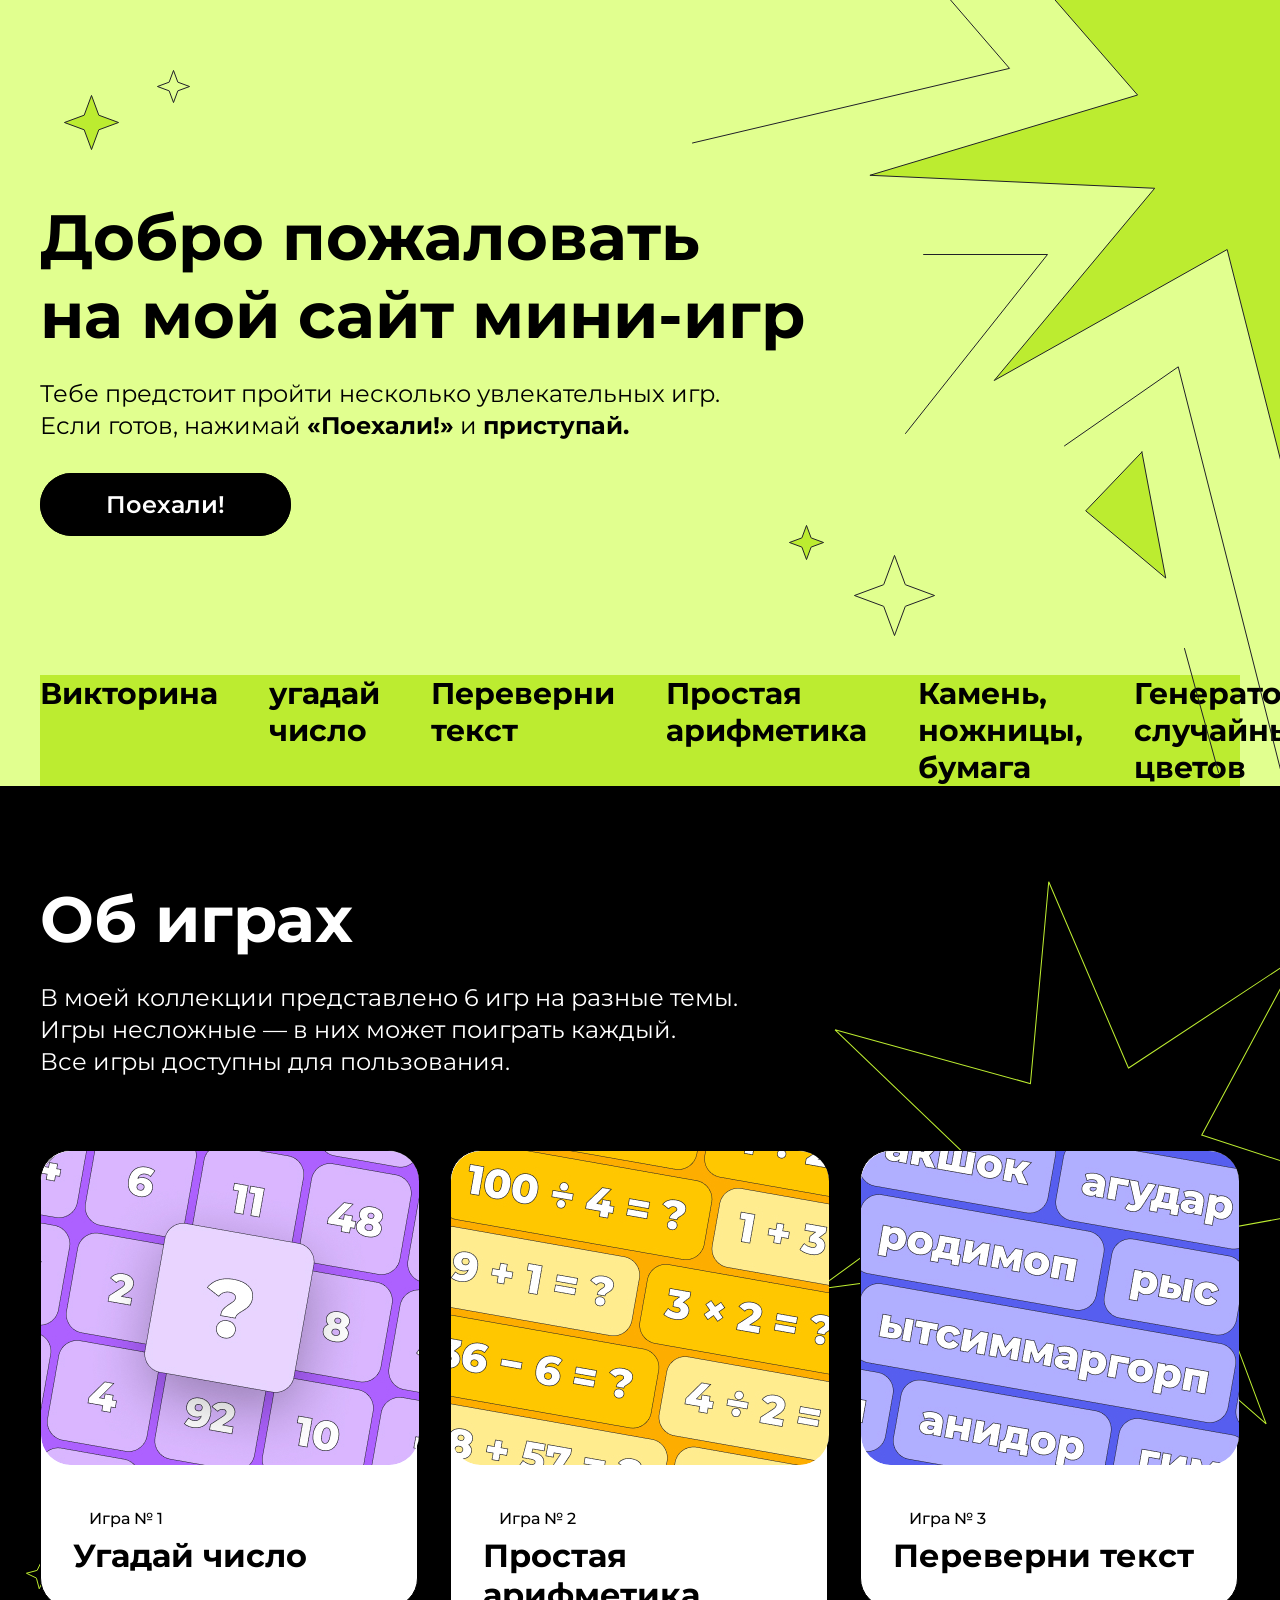
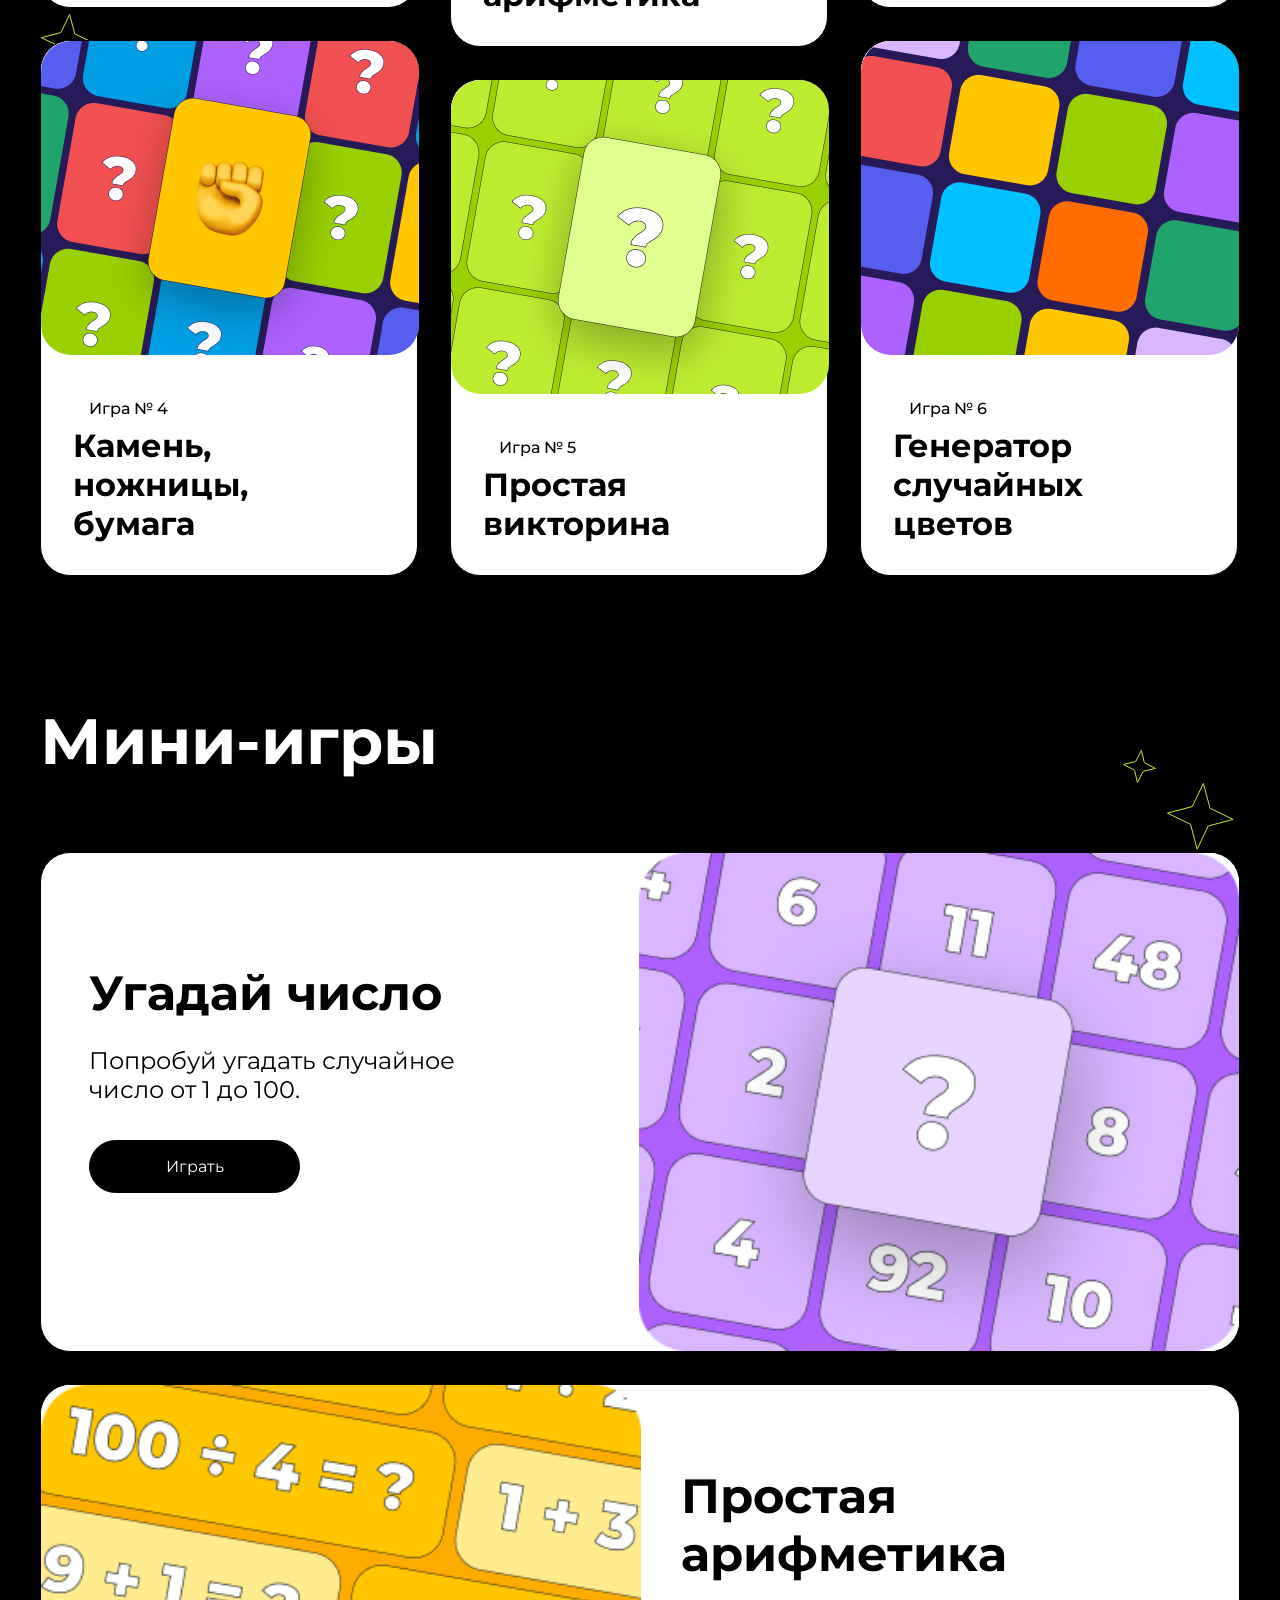
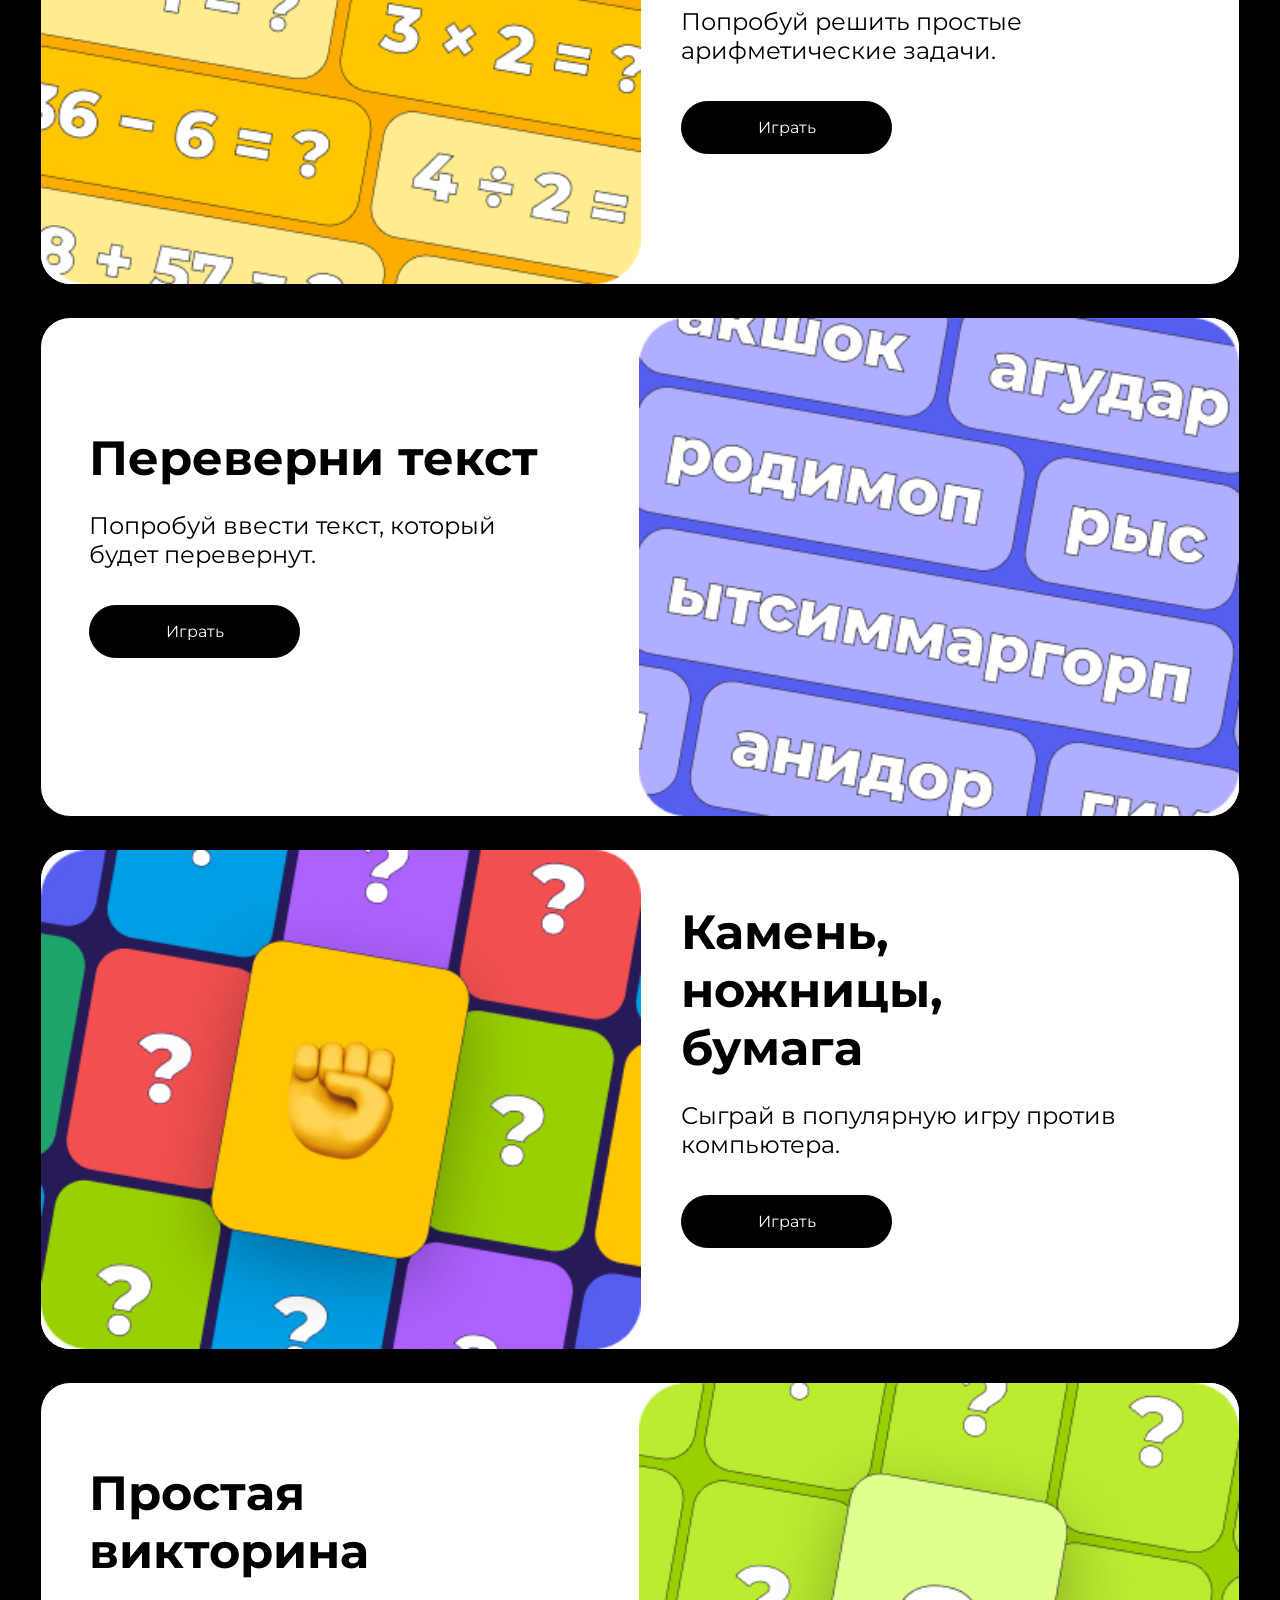
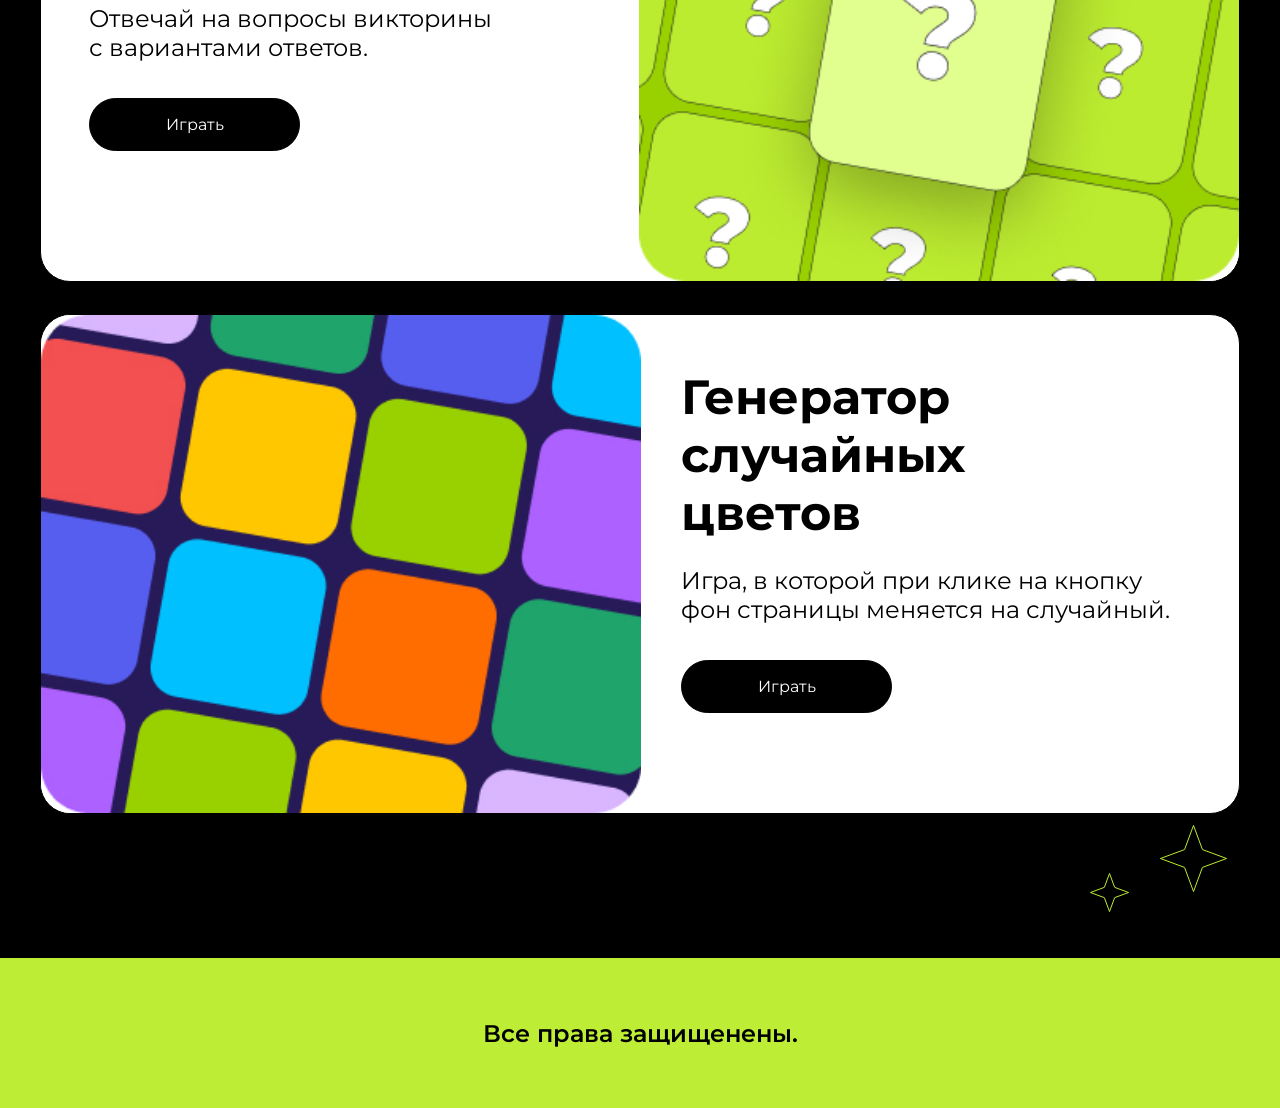
==== hw-1/index.html @ 3d08b8eb "Files changed" ====
<!DOCTYPE html>
<html lang="ru">
<head>
    <meta charset="UTF-8">
    <meta name="viewport" content="width=device-width, initial-scale=1.0">
    <title>Document</title>
    <link rel="stylesheet" href="style.css">
    <link rel="preconnect" href="https://fonts.googleapis.com">
    <link rel="preconnect" href="https://fonts.gstatic.com" crossorigin>
    <link href="https://fonts.googleapis.com/css2?family=Montserrat:ital,wght@0,100..900;1,100..900&display=swap" rel="stylesheet">
</head>
<body>
    <div class="hero-page center">
        <div class="hero-page__stars">
            <svg class="hero-page__star hero-page__star-2" width="57" height="57" viewBox="0 0 57 57" fill="none" xmlns="http://www.w3.org/2000/svg"><path d="M35.7285 20.9756L35.8086 21.1914L36.0244 21.2715L55.5586 28.5L36.0244 35.7285L35.8086 35.8086L35.7285 36.0244L28.5 55.5586L21.2715 36.0244L21.1914 35.8086L20.9756 35.7285L1.44043 28.5L20.9756 21.2715L21.1914 21.1914L21.2715 20.9756L28.5 1.44043L35.7285 20.9756Z" fill="#BCEC30" stroke="#202027"/></svg>
            <svg class="hero-page__star hero-page__star-3" width="35" height="35" viewBox="0 0 35 35" fill="none" xmlns="http://www.w3.org/2000/svg"> <path d="M21.7578 12.9473L21.8379 13.1621L22.0527 13.2422L33.5586 17.5L22.0527 21.7578L21.8379 21.8379L21.7578 22.0527L17.5 33.5586L13.2422 22.0527L13.1621 21.8379L12.9473 21.7578L1.44043 17.5L12.9473 13.2422L13.1621 13.1621L13.2422 12.9473L17.5 1.44043L21.7578 12.9473Z" stroke="#202027"/> </svg>
            <svg class="hero-page__star hero-page__star-5" width="37" height="37" viewBox="0 0 37 37" fill="none" xmlns="http://www.w3.org/2000/svg"><path d="M23.0273 13.6768L23.1074 13.8926L23.3232 13.9727L35.5586 18.5L23.3232 23.0273L23.1074 23.1074L23.0273 23.3232L18.5 35.5586L13.9727 23.3232L13.8926 23.1074L13.6768 23.0273L1.44043 18.5L13.6768 13.9727L13.8926 13.8926L13.9727 13.6768L18.5 1.44043L23.0273 13.6768Z" fill="#BCEC30" stroke="#202027"/></svg>
            <svg class="hero-page__star hero-page__star-4"  width="83" height="83" viewBox="0 0 83 83" fill="none" xmlns="http://www.w3.org/2000/svg"><path d="M52.2402 30.4648L52.3193 30.6807L52.5352 30.7598L81.5586 41.5L52.5352 52.2402L52.3193 52.3193L52.2402 52.5352L41.5 81.5586L30.7598 52.5352L30.6807 52.3193L30.4648 52.2402L1.44043 41.5L30.4648 30.7598L30.6807 30.6807L30.7598 30.4648L41.5 1.44043L52.2402 30.4648Z" stroke="#202027"/></svg>
        </div>
        <div class="hero-page__vectors">
            <svg class="hero-page__vector hero-page__vector-1" width="413" height="528" viewBox="0 0 413 528" fill="none" xmlns="http://www.w3.org/2000/svg"><path d="M533.96 48.4061C543.388 51.031 805.793 161.965 805.793 161.965L527.388 191.848L703.271 417.66L455.314 263.412L430.049 524.856L360.161 249.531L127.215 380.493L287.683 188.266L2.90706 175.289L270.58 95.0267L71.6813 -134.041L351.313 -2.49639L415.308 -256.31L444.045 -1.9517L698.758 -177.398L533.96 48.4061Z" fill="#BCEC30" stroke="#202027" stroke-miterlimit="10" stroke-linecap="round"/></svg>
            <svg class="hero-page__vector hero-page__vector-4788" width="82" height="129" viewBox="0 0 82 129" fill="none" xmlns="http://www.w3.org/2000/svg"><path d="M56.8884 1.04858L0.729492 59.8133L80.7295 127.049L56.8884 1.04858Z" fill="#BCEC30" stroke="#202027" stroke-linecap="round"/></svg>
            <svg class="hero-page__vector hero-page__vector-4782" width="216" height="420" viewBox="0 0 216 420" fill="none" xmlns="http://www.w3.org/2000/svg"><path d="M0.5 79.8677L114.26 0.822235L220.382 418.822" stroke="#202027" stroke-linecap="round"/></svg>
            <svg class="hero-page__vector hero-page__vector-4791" width="35" height="125" viewBox="0 0 35 125" fill="none" xmlns="http://www.w3.org/2000/svg"><path d="M0.5 0.500122L34.5 124.5" stroke="#202027" stroke-linecap="round"/></svg>
            <svg class="hero-page__vector hero-page__vector-4781" width="144" height="180" viewBox="0 0 144 180" fill="none" xmlns="http://www.w3.org/2000/svg"><path d="M18.5824 0.5H142.5L0.5 179.5" stroke="#202027" stroke-linecap="round"/></svg>
            <svg class="hero-page__vector hero-page__vector-4780" width="319" height="154" viewBox="0 0 319 154" fill="none" xmlns="http://www.w3.org/2000/svg"><path d="M241.293 -10L317.5 78.3799L0.5 153" stroke="#202027" stroke-linecap="round"/></svg>
        </div>
            
        <div class="hero-page__vectors-mob">
            <svg class="hero-page__vector-mob hero-page__vector-mob-1" width="160" height="155" viewBox="0 0 160 155" fill="none" xmlns="http://www.w3.org/2000/svg"><path d="M163.245 10.1084C166.091 10.8901 245.303 43.9262 245.303 43.9262L161.261 52.8255L214.355 120.072L139.504 74.1374L131.878 151.995L110.781 70.0034L40.4614 109.004L88.9017 51.7588L2.93664 47.8942L83.7388 23.992L23.6975 -44.2244L108.11 -5.0504L127.428 -80.6361L136.103 -4.88818L212.993 -57.1361L163.245 10.1084Z" fill="#BCEC30" stroke="#202027" stroke-miterlimit="10" stroke-linecap="round"/></svg>
            <svg class="hero-page__vector-mob hero-page__vector-mob-5" width="18" height="18" viewBox="0 0 18 18" fill="none" xmlns="http://www.w3.org/2000/svg"><path d="M10.9619 6.74316L11.042 6.95801L11.2568 7.03809L16.5586 9L11.2568 10.9619L11.042 11.042L10.9619 11.2568L9 16.5586L7.03809 11.2568L6.95801 11.042L6.74316 10.9619L1.44043 9L6.74316 7.03809L6.95801 6.95801L7.03809 6.74316L9 1.44043L10.9619 6.74316Z" fill="#BCEC30" stroke="#202027"/></svg>
            <svg class="hero-page__vector-mob hero-page__vector-mob-4" width="39" height="41" viewBox="0 0 39 41" fill="none" xmlns="http://www.w3.org/2000/svg"><path d="M24.2949 15.1289L24.3711 15.3457L24.5859 15.4287L37.6201 20.5L24.5859 25.5713L24.3711 25.6543L24.2949 25.8711L19.5 39.4932L14.7051 25.8711L14.6289 25.6543L14.4141 25.5713L1.37891 20.5L14.4141 15.4287L14.6289 15.3457L14.7051 15.1289L19.5 1.50586L24.2949 15.1289Z" stroke="#202027"/></svg>
            <svg class="hero-page__vector-mob hero-page__vector-mob-2" width="35" height="35" viewBox="0 0 35 35" fill="none" xmlns="http://www.w3.org/2000/svg"><path d="M21.7578 12.9473L21.8379 13.1621L22.0527 13.2422L33.5586 17.5L22.0527 21.7578L21.8379 21.8379L21.7578 22.0527L17.5 33.5586L13.2422 22.0527L13.1621 21.8379L12.9473 21.7578L1.44043 17.5L12.9473 13.2422L13.1621 13.1621L13.2422 12.9473L17.5 1.44043L21.7578 12.9473Z" fill="#BCEC30" stroke="#202027"/></svg>
            <svg class="hero-page__vector-mob hero-page__vector-mob-3" width="21" height="21" viewBox="0 0 21 21" fill="none" xmlns="http://www.w3.org/2000/svg"><path d="M12.8672 7.83789L12.9473 8.05273L13.1621 8.13281L19.5586 10.5L13.1621 12.8672L12.9473 12.9473L12.8672 13.1621L10.5 19.5586L8.13281 13.1621L8.05273 12.9473L7.83789 12.8672L1.44043 10.5L7.83789 8.13281L8.05273 8.05273L8.13281 7.83789L10.5 1.44043L12.8672 7.83789Z" stroke="#202027"/></svg>
        </div>


        <div class="hero-page__content">

            <h1 class="hero-page__title">Добро пожаловать <br>на мой сайт мини-игр</h1>

            <p class="hero-page__descr">Тебе предстоит пройти несколько увлекательных игр. Если готов, нажимай <b>«Поехали!»</b> и <b>приступай.</b></p>

            <a href="#games-section" class="hero-page__btn">Поехали!</a>

        </div>
        
        <div class="hero-page__stripe">
            <ul class="hero-page__list">
                <li class="hero-page__item">Викторина</li>
                <li class="hero-page__item">угадай число</li>
                <li class="hero-page__item">Переверни текст</li>
                <li class="hero-page__item">Простая арифметика</li>
                <li class="hero-page__item">Камень, ножницы, бумага</li>
                <li class="hero-page__item">Генератор случайных цветов</li>
            </ul>
        </div>
        
    </div>
    <div class="games center" id="games-section">
        <svg class="games__star games__star-1" width="585" height="585" viewBox="0 0 458 567" fill="none" xmlns="http://www.w3.org/2000/svg"><path d="M311.161 184.877L311.375 185.435L311.886 185.126L479.433 83.8167L380.124 252.557L379.822 253.073L380.382 253.28L564.052 321.108L370.208 348.674L369.616 348.758L369.804 349.326L431.289 535.215L288.879 400.849L288.444 400.439L288.117 400.94L181.119 564.91L197.378 369.793L197.429 369.197L196.833 369.254L1.92162 387.833L164.61 278.892L165.107 278.56L164.691 278.129L28.6394 137.326L215.247 196.597L215.817 196.778L215.894 196.186L241.151 2.02592L311.161 184.877Z" stroke="#BCEC30"/></svg>
        <svg class="games__star games__star-11" width="32" height="32" viewBox="0 0 32 32" fill="none" xmlns="http://www.w3.org/2000/svg"><path d="M19.7299 11.9161L19.7892 12.1375L19.9965 12.2377L29.7633 16.9489L19.282 19.7301L19.0596 19.7894L18.9593 19.9966L14.2472 29.7633L11.467 19.2821L11.4077 19.0597L11.2015 18.9596L1.43379 14.2474L11.9159 11.4672L12.1374 11.4079L12.2375 11.2016L16.9487 1.43382L19.7299 11.9161Z" stroke="#BCEC30"/></svg>
        <svg class="games__star games__star-12" width="55" height="55" viewBox="0 0 55 55" fill="none" xmlns="http://www.w3.org/2000/svg"><path d="M34.7319 20.6643L34.7912 20.8867L34.9985 20.986L52.916 29.6302L33.6877 34.7322L33.4652 34.7914L33.365 34.9987L24.7208 52.9162L19.6188 33.6878L19.5605 33.4655L19.3533 33.3653L1.43475 24.7209L20.6641 19.619L20.8865 19.5608L20.9857 19.3534L29.63 1.43493L34.7319 20.6643Z" stroke="#BCEC30"/></svg>

        <h1 class="games__title">Об играх</h1>
        <p class="games__descr">В моей коллекции представлено 6 игр на разные темы.<br>Игры несложные — в них может поиграть каждый. <br>Все игры доступны для пользования.</p>

        <div class="games__content">
            <div class="games__list">
                <a href="#">
                    <div class="games-card">
                    <img class="games-card__img" src="img/guess_the_number.jpg" alt="">
                    <div class="games-card__text">
                        <p class="games-card__descr">Игра № 1</p>
                        <h3 class="games-card__title">Угадай число</h3>
                        
                    </div>
                </div>
                </a>
                <a href="#">
                    <div class="games-card">
                    <img class="games-card__img" src="img/rock_scissors_paper.jpg" alt="">
                    <div class="games-card__text">
                        <p class="games-card__descr">Игра № 4</p>
                        <h3 class="games-card__title">Камень, ножницы, <br>бумага</h3>
                        
                    </div>
                </div>
                </a>
            </div>
            <div class="games__list">
                <a href="#">
                    <div class="games-card">
                    <img class="games-card__img" src="img/arithmetic.jpg" alt="">
                    <div class="games-card__text">
                        <p class="games-card__descr">Игра № 2</p>
                        <h3 class="games-card__title">Простая <br>арифметика</h3>
                        
                    </div>
                </div>
                </a>
                <a href="#">
                    <div class="games-card">
                    <img class="games-card__img" src="img/quiz.jpg" alt="">
                    <div class="games-card__text">
                        <p class="games-card__descr">Игра № 5</p>
                        <h3 class="games-card__title">Простая<br>викторина</h3>
                    </div>
                </div>
                </a>
            </div>
            <div class="games__list">
                <a href="#">
                    <div class="games-card">
                    <img class="games-card__img" src="img/inverted_text.jpg" alt="">
                    <div class="games-card__text">
                        <p class="games-card__descr">Игра № 3</p>
                        <h3 class="games-card__title">Переверни текст</h3>
                    </div>
                </div>
                </a>
                <a href="#">
                    <div class="games-card">
                    <img class="games-card__img" src="img/random_number.jpg" alt="">
                    <div class="games-card__text">
                        <p class="games-card__descr">Игра № 6</p>
                        <h3 class="games-card__title">Генератор <br>случайных <br>цветов</h3>
                    </div>
                </div>
                </a>
            </div>
        </div>

    </div>
    <div class="mini-games center">
        <svg class="mini-games__star mini-games__star-7" width="35" height="35" viewBox="0 0 35 35" fill="none" xmlns="http://www.w3.org/2000/svg"><path d="M22.2469 13.4283L22.2998 13.6524L22.5041 13.7585L33.446 19.4276L21.4491 22.2469L21.2251 22.2997L21.119 22.504L15.4488 33.4458L12.6306 21.449L12.5777 21.225L12.3734 21.1189L1.43062 15.4486L13.4284 12.6305L13.6524 12.5776L13.7585 12.3734L19.4278 1.43043L22.2469 13.4283Z" stroke="#BCEC30"/></svg>
        <svg class="mini-games__star mini-games__star-6" width="69" height="69" viewBox="0 0 69 69" fill="none" xmlns="http://www.w3.org/2000/svg"><path d="M43.9327 26.0287L43.991 26.251L44.1982 26.3512L67.1165 37.4068L42.5217 43.9326L42.2993 43.9909L42.2001 44.1982L31.1435 67.1164L24.6187 42.5216L24.5595 42.2992L24.3522 42.2L1.434 31.1434L26.0287 24.6186L26.2512 24.5593L26.3514 24.3521L37.407 1.43385L43.9327 26.0287Z" stroke="#BCEC30"/></svg>
        <h1 class="mini-games__title">Мини-игры</h1>
        <div class="mini-games__content">
            <div class="mini-games-card">
                <div class="mini-games-card__text mini-games-card__text_left">
                    <h3 class="mini-games-card__title">Угадай число</h3>
                    <p class="mini-games-card__descr">Попробуй угадать случайное <br>число от 1 до 100.</p>
                    <a class="mini-games-card__btn" href="#">Играть</a>
                </div>
                <img class="mini-games-card__img" src="img/guess_the_number.jpg" alt="">
            </div>
            <div class="mini-games-card">
                <img class="mini-games-card__img" src="img/arithmetic.jpg" alt="">
                <div class="mini-games-card__text mini-games-card__text_right">
                    <h3 class="mini-games-card__title">Простая <br>арифметика</h3>
                    <p class="mini-games-card__descr">Попробуй решить простые арифметические задачи.</p>
                    <a class="mini-games-card__btn" href="#">Играть</a>
                </div>
            </div>
            <div class="mini-games-card">
                <div class="mini-games-card__text mini-games-card__text_left">
                    <h3 class="mini-games-card__title">Переверни текст</h3>
                    <p class="mini-games-card__descr">Попробуй ввести текст, который <br>будет перевернут.</p>
                    <a class="mini-games-card__btn" href="#">Играть</a>
                </div>
                <img class="mini-games-card__img" src="img/inverted_text.jpg" alt="">
            </div>
            <div class="mini-games-card">
                <img class="mini-games-card__img" src="img/rock_scissors_paper.jpg" alt="">
                <div class="mini-games-card__text mini-games-card__text_right">
                    <h3 class="mini-games-card__title">Камень, <br>ножницы, <br>бумага</h3>
                    <p class="mini-games-card__descr">Сыграй в популярную игру против компьютера.</p>
                    <a class="mini-games-card__btn" href="#">Играть</a>
                </div>
            </div>
            <div class="mini-games-card">
                <div class="mini-games-card__text mini-games-card__text_left">
                    <h3 class="mini-games-card__title">Простая<br>викторина</h3>
                    <p class="mini-games-card__descr">Отвечай на вопросы викторины<br> с вариантами ответов.</p>
                    <a class="mini-games-card__btn" href="#">Играть</a>
                </div>
                <img class="mini-games-card__img" src="img/quiz.jpg" alt="">
            </div>
            <div class="mini-games-card">
                <img class="mini-games-card__img" src="img/random_number.jpg" alt="">
                <div class="mini-games-card__text mini-games-card__text_right">
                    <h3 class="mini-games-card__title">Генератор <br>случайных <br>цветов</h3>
                    <p class="mini-games-card__descr">Игра, в которой при клике на кнопку фон страницы меняется на случайный.</p>
                    <a class="mini-games-card__btn" href="#">Играть</a>
                </div>
            </div>
        </div>
        <svg class="mini-games__star mini-games__star-10" width="41" height="41" viewBox="0 0 41 41" fill="none" xmlns="http://www.w3.org/2000/svg"><path d="M25.5684 15.1367L25.6475 15.3525L25.8633 15.4316L39.5586 20.5L25.8633 25.5684L25.6475 25.6475L25.5684 25.8633L20.5 39.5586L15.4316 25.8633L15.3525 25.6475L15.1367 25.5684L1.44043 20.5L15.1367 15.4316L15.3525 15.3525L15.4316 15.1367L20.5 1.44043L25.5684 15.1367Z" stroke="#BCEC30"/></svg>
        <svg class="mini-games__star mini-games__star-8" width="69" height="69" viewBox="0 0 69 69" fill="none" xmlns="http://www.w3.org/2000/svg"><path d="M43.3496 25.3555L43.4287 25.5713L43.6445 25.6504L67.5586 34.5L43.6445 43.3496L43.4287 43.4287L43.3496 43.6445L34.5 67.5586L25.6504 43.6445L25.5713 43.4287L25.3555 43.3496L1.44043 34.5L25.3555 25.6504L25.5713 25.5713L25.6504 25.3555L34.5 1.44043L43.3496 25.3555Z" stroke="#BCEC30"/></svg>


    </div>
    <footer class="footer">
        <h3 class="footer__title">Все права защищенены.</h3>
    </footer>
</body>
</html>
---- hw-1/style.css ----
.center {
  padding-left: calc(50% - 600px);
  padding-right: calc(50% - 600px);
}

* {
  margin: 0;
  padding: 0;
  box-sizing: border-box;
}

body {
  font-family: "Montserrat", "arial";
  color: black;
}

a,
input,
button,
select {
  font-family: "Montserrat", "Arial";
}

a {
  text-decoration: none;
}

.hero-page {
  background-image: url(img/header-img.jpg);
  padding-top: 198px;
  position: relative;
}
.hero-page__item {
  font-size: 30px;
  font-weight: 700;
}
.hero-page__star {
  position: absolute;
}
.hero-page__star-2 {
  left: 63px;
  top: 94px;
}
.hero-page__star-3 {
  left: 156px;
  top: 69px;
}
.hero-page__star-5 {
  right: 455px;
  bottom: 225px;
}
.hero-page__star-4 {
  bottom: 149px;
  right: 344px;
}
.hero-page__vectors-mob {
  display: none;
}
.hero-page__vector {
  position: absolute;
}
.hero-page__vector-1 {
  right: 0;
  top: 0;
}
.hero-page__vector-4788 {
  right: 113px;
  bottom: 206px;
}
.hero-page__vector-4782 {
  right: 0;
  bottom: 0;
}
.hero-page__vector-4791 {
  right: 61px;
  bottom: 13px;
}
.hero-page__vector-4781 {
  right: 231px;
  top: 254px;
}
.hero-page__vector-4780 {
  right: 269px;
  top: -10px;
}
.hero-page__content {
  margin-bottom: 156px;
}
.hero-page__title {
  font-size: 64px;
  font-weight: 700;
  margin-bottom: 24px;
}
.hero-page__descr {
  font-size: 24px;
  line-height: 32px;
  font-weight: 400;
  margin-bottom: 48px;
  width: 720px;
}
.hero-page__btn {
  border: 1px solid black;
  border-radius: 60px;
  text-decoration: none;
  width: 247px;
  padding: 16px 65px;
  font-size: 24px;
  font-weight: 600;
  background-color: black;
  color: #fff;
  transition: 1s;
  cursor: pointer;
}
.hero-page__btn:hover {
  background-color: #fff;
  color: black;
}
.hero-page__list {
  background-color: #BCEC30;
  display: flex;
  list-style-type: none;
  flex-wrap: nowrap;
  gap: 51px;
}
.hero-page__item {
  max-width: 588px;
}

.games {
  background-color: black;
  color: white;
  padding-top: 94px;
  position: relative;
  padding-bottom: 50px;
}
.games__star {
  position: absolute;
}
.games__star-1 {
  transform: rotate(-2.23deg);
  right: -60px;
  overflow: hidden;
}
.games__star-11 {
  bottom: 665px;
  left: 25px;
}
.games__star-12 {
  bottom: 588px;
  left: 40px;
}
.games__title {
  margin-bottom: 24px;
  font-size: 64px;
  font-weight: 700;
}
.games__descr {
  margin-bottom: 72px;
  font-size: 24px;
  line-height: 32px;
  font-weight: 400;
}
.games__content {
  display: flex;
  flex-direction: row;
  gap: 32px;
  align-items: flex-start;
}
.games__list {
  max-height: 1056px;
  gap: 32px;
}
.games-card {
  border: 0.1px solid;
  border-radius: 30px;
  background-color: #fff;
  color: black;
  width: 378px;
  margin-bottom: 32px;
  cursor: pointer;
  transition: transform 0.3s ease, box-shadow 0.3s ease;
  will-change: transform;
}
.games-card:hover {
  transform: scale(1.05);
  z-index: 1;
}
.games-card__img {
  border-radius: 30px;
  max-width: 378px;
}
.games-card__text {
  padding: 32px;
}
.games-card__descr {
  font-size: 16px;
  font-weight: 500;
  padding: 8px 16px;
}
.games-card__title {
  font-size: 32px;
  font-weight: 700;
}

.mini-games {
  background-color: black;
  padding-top: 46px;
  color: white;
  position: relative;
  padding-bottom: 112px;
}
.mini-games__star {
  position: absolute;
}
.mini-games__star-7 {
  right: 123px;
  top: 93px;
}
.mini-games__star-6 {
  right: 45px;
  top: 126px;
}
.mini-games__star-8 {
  right: 52px;
  bottom: 65px;
}
.mini-games__star-10 {
  right: 150px;
  bottom: 45px;
}
.mini-games__title {
  font-size: 64px;
  font-weight: 700;
  margin-bottom: 72px;
}
.mini-games__content {
  display: flex;
  flex-direction: column;
}
.mini-games-card {
  border: 0.1px solid;
  border-radius: 30px;
  background-color: #fff;
  color: black;
  margin-bottom: 32px;
  display: flex;
  align-items: center;
  justify-content: space-between;
  gap: 40px;
}
.mini-games-card__text {
  flex: 1;
}
.mini-games-card__text_left {
  padding-left: 48px;
  padding-top: 48px;
  transform: translateY(-48px);
}
.mini-games-card__text_right {
  padding-right: 48px;
  padding-top: 48px;
  transform: translateY(-48px);
}
.mini-games-card__title {
  font-size: 48px;
  font-weight: 700;
  margin-bottom: 24px;
}
.mini-games-card__descr {
  font-size: 24px;
  font-weight: 400;
  margin-bottom: 36px;
}
.mini-games-card__btn {
  background-color: black;
  color: white;
  border: 1px solid black;
  border-radius: 60px;
  padding: 16px 75.5px;
  text-decoration: none;
  display: inline-block;
  transition: 1s;
}
.mini-games-card__btn:hover {
  background-color: #fff;
  color: black;
}
.mini-games-card__img {
  width: 600px;
  height: auto;
  border-radius: 30px;
  -o-object-fit: cover;
     object-fit: cover;
}

.footer {
  background-color: #BDED35;
  min-height: 150px;
}
.footer__title {
  display: flex;
  justify-content: center;
  padding-top: 61px;
  font-size: 24px;
  font-weight: 600;
}

@media (max-width: 1024px) {
  .center {
    padding-left: calc(50% - 393px);
    padding-right: calc(50% - 393px);
  }
  .games {
    display: none;
  }
}
@media (max-width: 833px) {
  .center {
    padding-left: 24px;
    padding-right: 24px;
  }
}
@media (max-width: 767px) {
  .center {
    padding-left: 16px;
    padding-right: 16px;
  }
  .hero-page {
    padding-top: 147px;
  }
  .hero-page__title {
    font-size: 40px;
    font-weight: 700;
    text-align: center;
    margin-bottom: 24px;
  }
  .hero-page__descr {
    font-size: 16px;
    font-weight: 400;
    text-align: center;
    width: 296px;
    margin-bottom: 36px;
  }
  .hero-page__content {
    display: flex;
    flex-direction: column;
    align-items: center;
    width: 296px;
    margin-bottom: 0;
    padding-bottom: 182px;
    padding-left: 24px;
  }
  .hero-page__btn {
    width: 285px;
    font-size: 16px;
    font-weight: 600;
    text-align: center;
  }
  .hero-page__vector {
    display: none;
  }
  .hero-page__star {
    display: none;
  }
  .hero-page__vectors-mob {
    display: block;
  }
  .hero-page__vector-mob {
    position: absolute;
  }
  .hero-page__vector-mob-1 {
    right: 0;
    top: 0;
  }
  .hero-page__vector-mob-2 {
    left: 37px;
    top: 97px;
  }
  .hero-page__vector-mob-3 {
    left: 91px;
    top: 64px;
  }
  .hero-page__vector-mob-4 {
    opacity: 1;
    top: 580px;
    left: 303px;
    border-width: 1px;
    margin-top: 40px;
  }
  .hero-page__vector-mob-5 {
    opacity: 1;
    top: 557px;
    left: 272px;
    border-width: 1px;
    margin-top: 35px;
  }
  .games {
    display: none;
  }
  .mini-games__title {
    font-size: 40px;
    font-weight: 700;
    padding-top: 48px;
  }
  .mini-games-card {
    display: flex;
    flex-direction: column;
    width: 343px;
  }
  .mini-games-card__text {
    order: 2;
    padding: 29px;
  }
  .mini-games-card__img {
    width: 343px;
    order: 1;
  }
  .mini-games-card__title {
    font-size: 32px;
    font-weight: 700;
  }
  .mini-games-card__descr {
    font-size: 16px;
    font-weight: 400;
  }
  .mini-games-card__btn {
    width: 285px;
    font-size: 16px;
    font-weight: 600;
    text-align: center;
  }
}/*# sourceMappingURL=style.css.map */
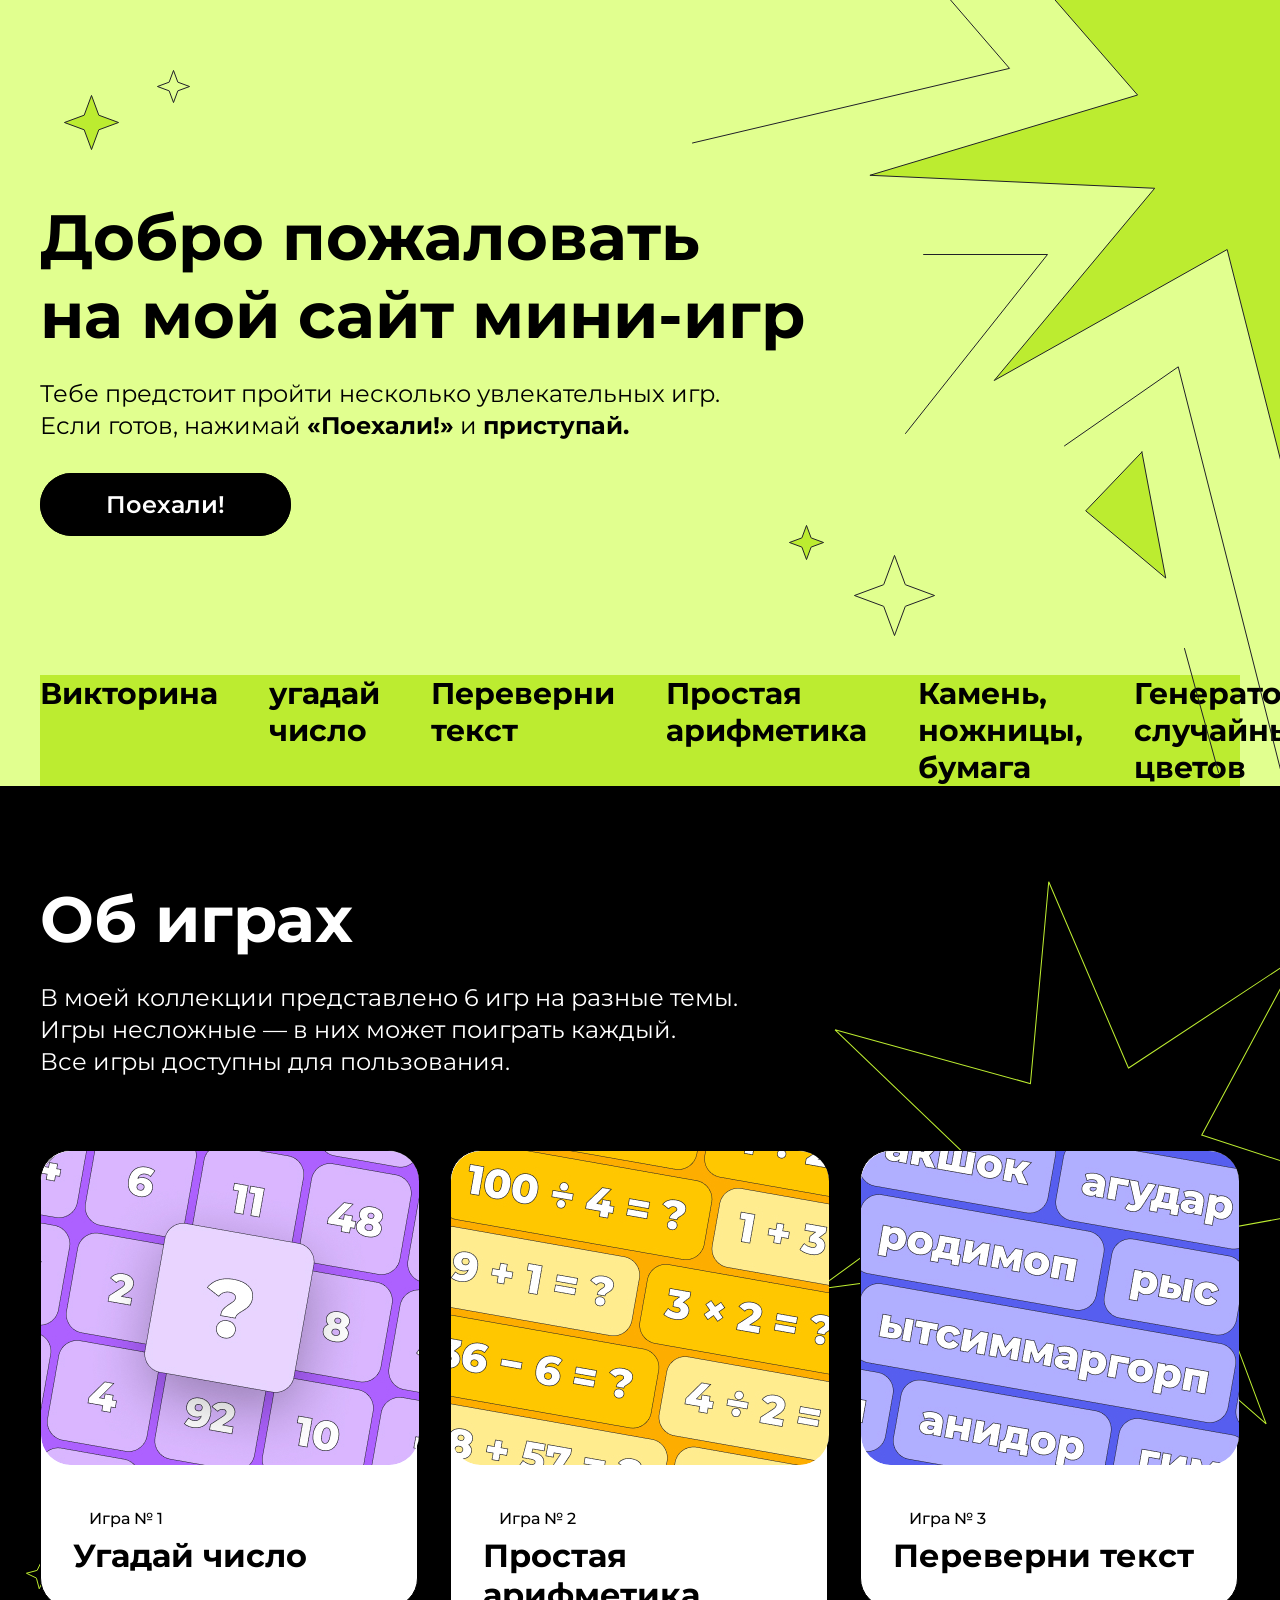
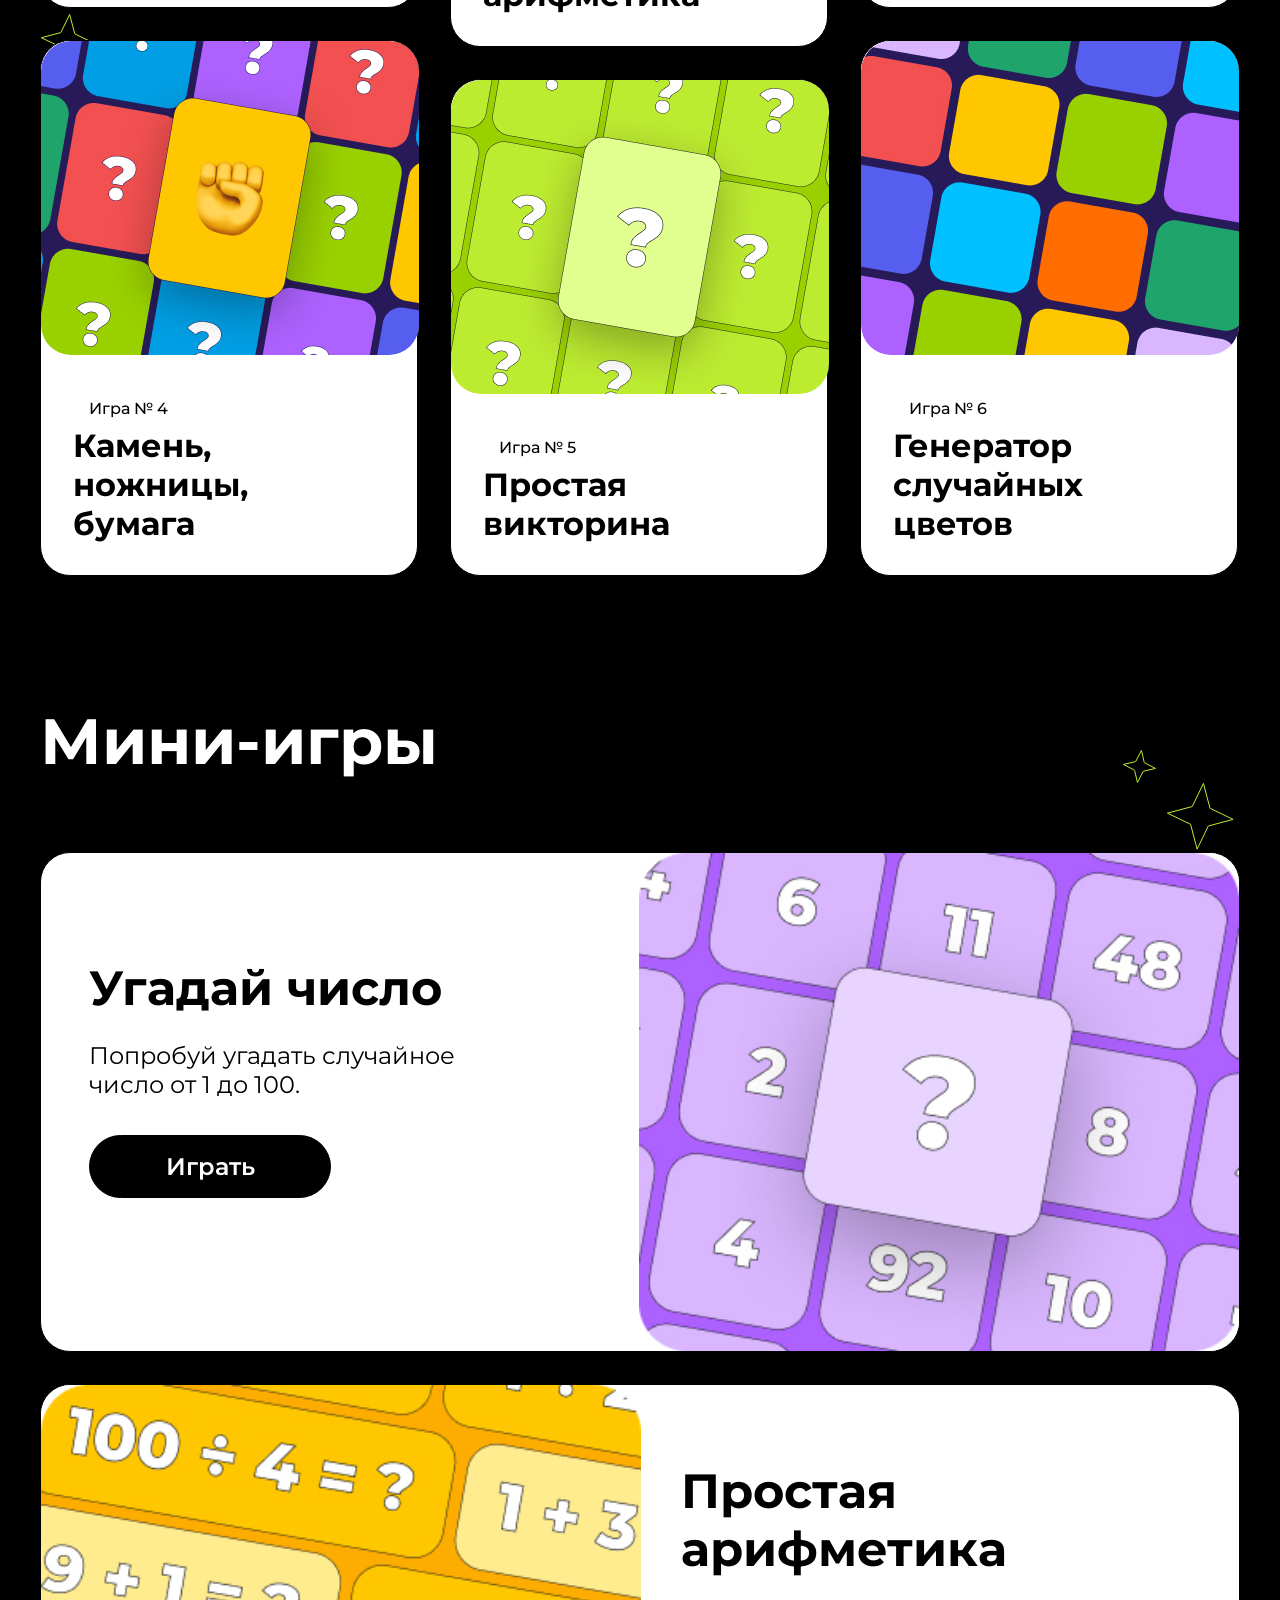
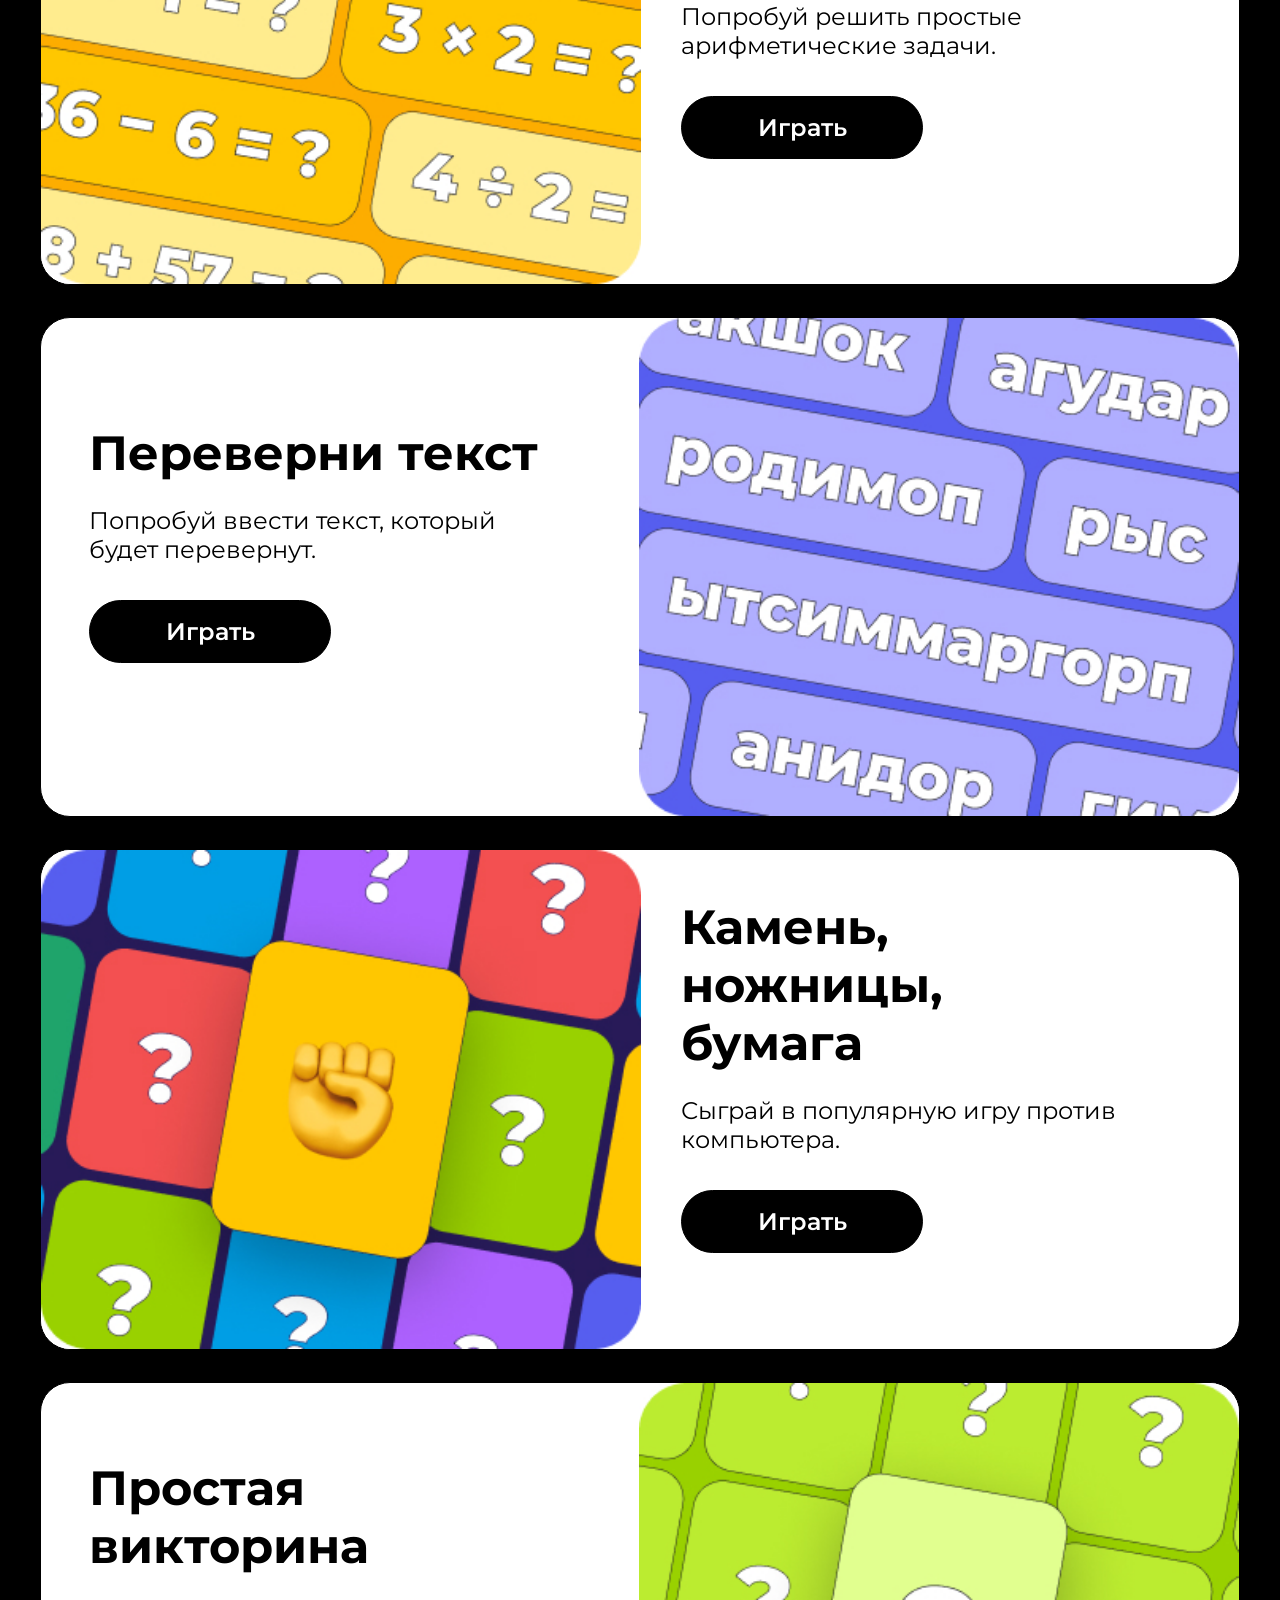
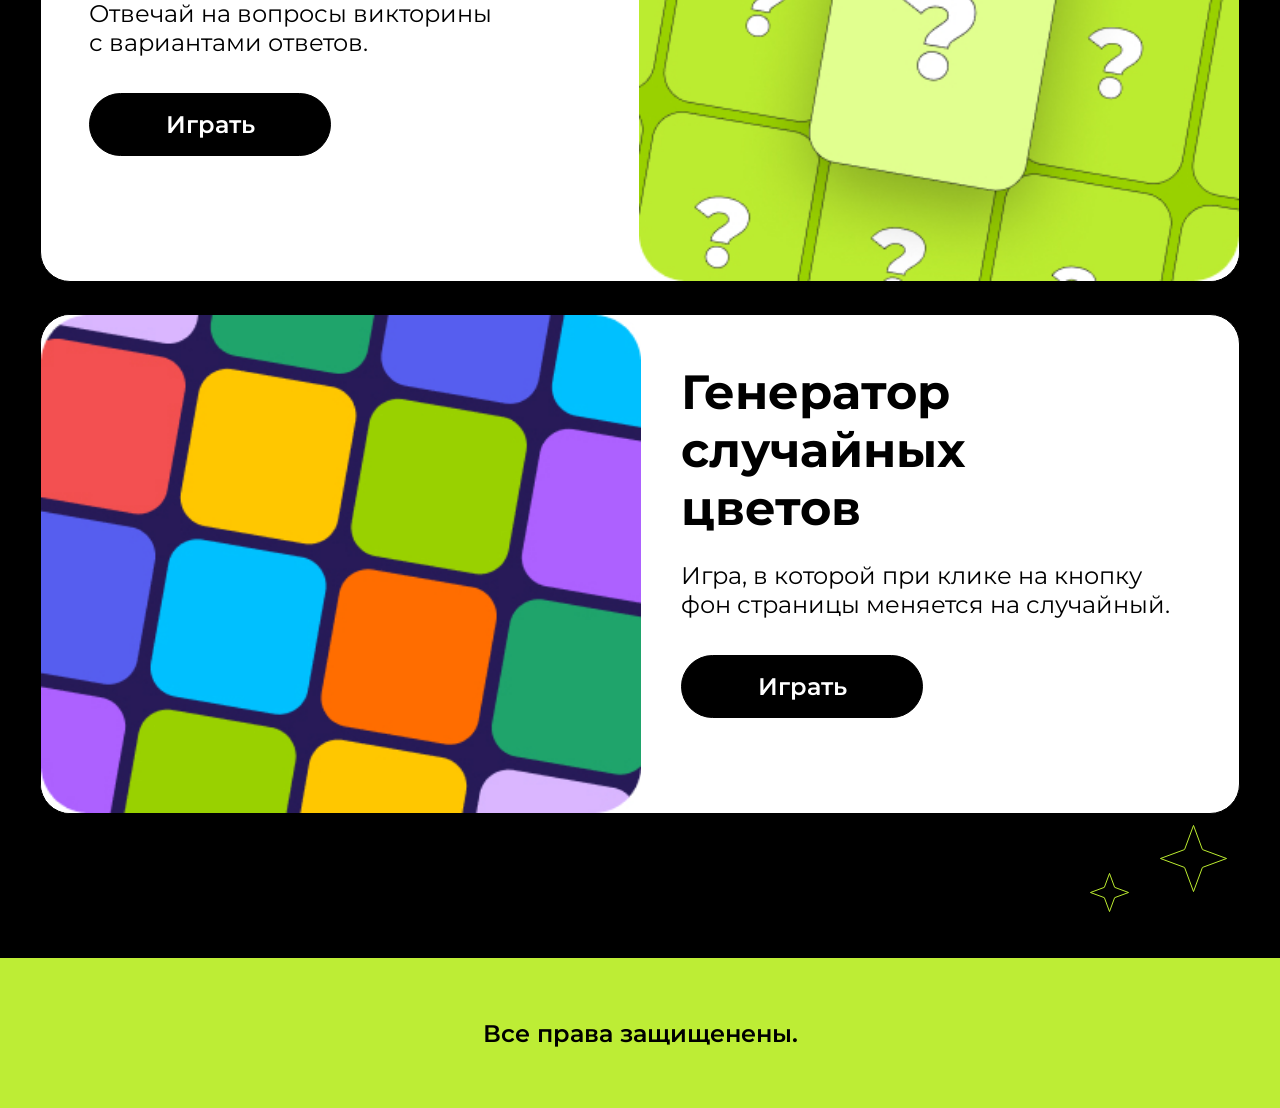
==== commit 2ac66beb: "Files changed" ====
--- a/hw-1/index.html
+++ b/hw-1/index.html
@@ -67,17 +67,16 @@
 
         <div class="games__content">
             <div class="games__list">
-                <a href="#">
+                <a href="#game-guess-number">
                     <div class="games-card">
                     <img class="games-card__img" src="img/guess_the_number.jpg" alt="">
                     <div class="games-card__text">
                         <p class="games-card__descr">Игра № 1</p>
                         <h3 class="games-card__title">Угадай число</h3>
-                        
                     </div>
                 </div>
                 </a>
-                <a href="#">
+                <a href="#rock-scissors-paper">
                     <div class="games-card">
                     <img class="games-card__img" src="img/rock_scissors_paper.jpg" alt="">
                     <div class="games-card__text">
@@ -89,7 +88,7 @@
                 </a>
             </div>
             <div class="games__list">
-                <a href="#">
+                <a href="#arithmetic">
                     <div class="games-card">
                     <img class="games-card__img" src="img/arithmetic.jpg" alt="">
                     <div class="games-card__text">
@@ -99,7 +98,7 @@
                     </div>
                 </div>
                 </a>
-                <a href="#">
+                <a href="#quiz">
                     <div class="games-card">
                     <img class="games-card__img" src="img/quiz.jpg" alt="">
                     <div class="games-card__text">
@@ -110,7 +109,7 @@
                 </a>
             </div>
             <div class="games__list">
-                <a href="#">
+                <a href="#inverted-text">
                     <div class="games-card">
                     <img class="games-card__img" src="img/inverted_text.jpg" alt="">
                     <div class="games-card__text">
@@ -119,7 +118,7 @@
                     </div>
                 </div>
                 </a>
-                <a href="#">
+                <a href="#random-number">
                     <div class="games-card">
                     <img class="games-card__img" src="img/random_number.jpg" alt="">
                     <div class="games-card__text">
@@ -137,7 +136,7 @@
         <svg class="mini-games__star mini-games__star-6" width="69" height="69" viewBox="0 0 69 69" fill="none" xmlns="http://www.w3.org/2000/svg"><path d="M43.9327 26.0287L43.991 26.251L44.1982 26.3512L67.1165 37.4068L42.5217 43.9326L42.2993 43.9909L42.2001 44.1982L31.1435 67.1164L24.6187 42.5216L24.5595 42.2992L24.3522 42.2L1.434 31.1434L26.0287 24.6186L26.2512 24.5593L26.3514 24.3521L37.407 1.43385L43.9327 26.0287Z" stroke="#BCEC30"/></svg>
         <h1 class="mini-games__title">Мини-игры</h1>
         <div class="mini-games__content">
-            <div class="mini-games-card">
+            <div class="mini-games-card" id="game-guess-number">
                 <div class="mini-games-card__text mini-games-card__text_left">
                     <h3 class="mini-games-card__title">Угадай число</h3>
                     <p class="mini-games-card__descr">Попробуй угадать случайное <br>число от 1 до 100.</p>
@@ -145,7 +144,7 @@
                 </div>
                 <img class="mini-games-card__img" src="img/guess_the_number.jpg" alt="">
             </div>
-            <div class="mini-games-card">
+            <div class="mini-games-card" id="arithmetic">
                 <img class="mini-games-card__img" src="img/arithmetic.jpg" alt="">
                 <div class="mini-games-card__text mini-games-card__text_right">
                     <h3 class="mini-games-card__title">Простая <br>арифметика</h3>
@@ -153,7 +152,7 @@
                     <a class="mini-games-card__btn" href="#">Играть</a>
                 </div>
             </div>
-            <div class="mini-games-card">
+            <div class="mini-games-card" id="inverted-text">
                 <div class="mini-games-card__text mini-games-card__text_left">
                     <h3 class="mini-games-card__title">Переверни текст</h3>
                     <p class="mini-games-card__descr">Попробуй ввести текст, который <br>будет перевернут.</p>
@@ -161,7 +160,7 @@
                 </div>
                 <img class="mini-games-card__img" src="img/inverted_text.jpg" alt="">
             </div>
-            <div class="mini-games-card">
+            <div class="mini-games-card" id="rock-scissors-paper">
                 <img class="mini-games-card__img" src="img/rock_scissors_paper.jpg" alt="">
                 <div class="mini-games-card__text mini-games-card__text_right">
                     <h3 class="mini-games-card__title">Камень, <br>ножницы, <br>бумага</h3>
@@ -169,7 +168,7 @@
                     <a class="mini-games-card__btn" href="#">Играть</a>
                 </div>
             </div>
-            <div class="mini-games-card">
+            <div class="mini-games-card" id="quiz">
                 <div class="mini-games-card__text mini-games-card__text_left">
                     <h3 class="mini-games-card__title">Простая<br>викторина</h3>
                     <p class="mini-games-card__descr">Отвечай на вопросы викторины<br> с вариантами ответов.</p>
@@ -177,7 +176,7 @@
                 </div>
                 <img class="mini-games-card__img" src="img/quiz.jpg" alt="">
             </div>
-            <div class="mini-games-card">
+            <div class="mini-games-card" id="random-number">
                 <img class="mini-games-card__img" src="img/random_number.jpg" alt="">
                 <div class="mini-games-card__text mini-games-card__text_right">
                     <h3 class="mini-games-card__title">Генератор <br>случайных <br>цветов</h3>
--- a/hw-1/style.css
+++ b/hw-1/style.css
@@ -280,6 +280,8 @@
   text-decoration: none;
   display: inline-block;
   transition: 1s;
+  font-size: 24px;
+  font-weight: 600;
 }
 .mini-games-card__btn:hover {
   background-color: #fff;
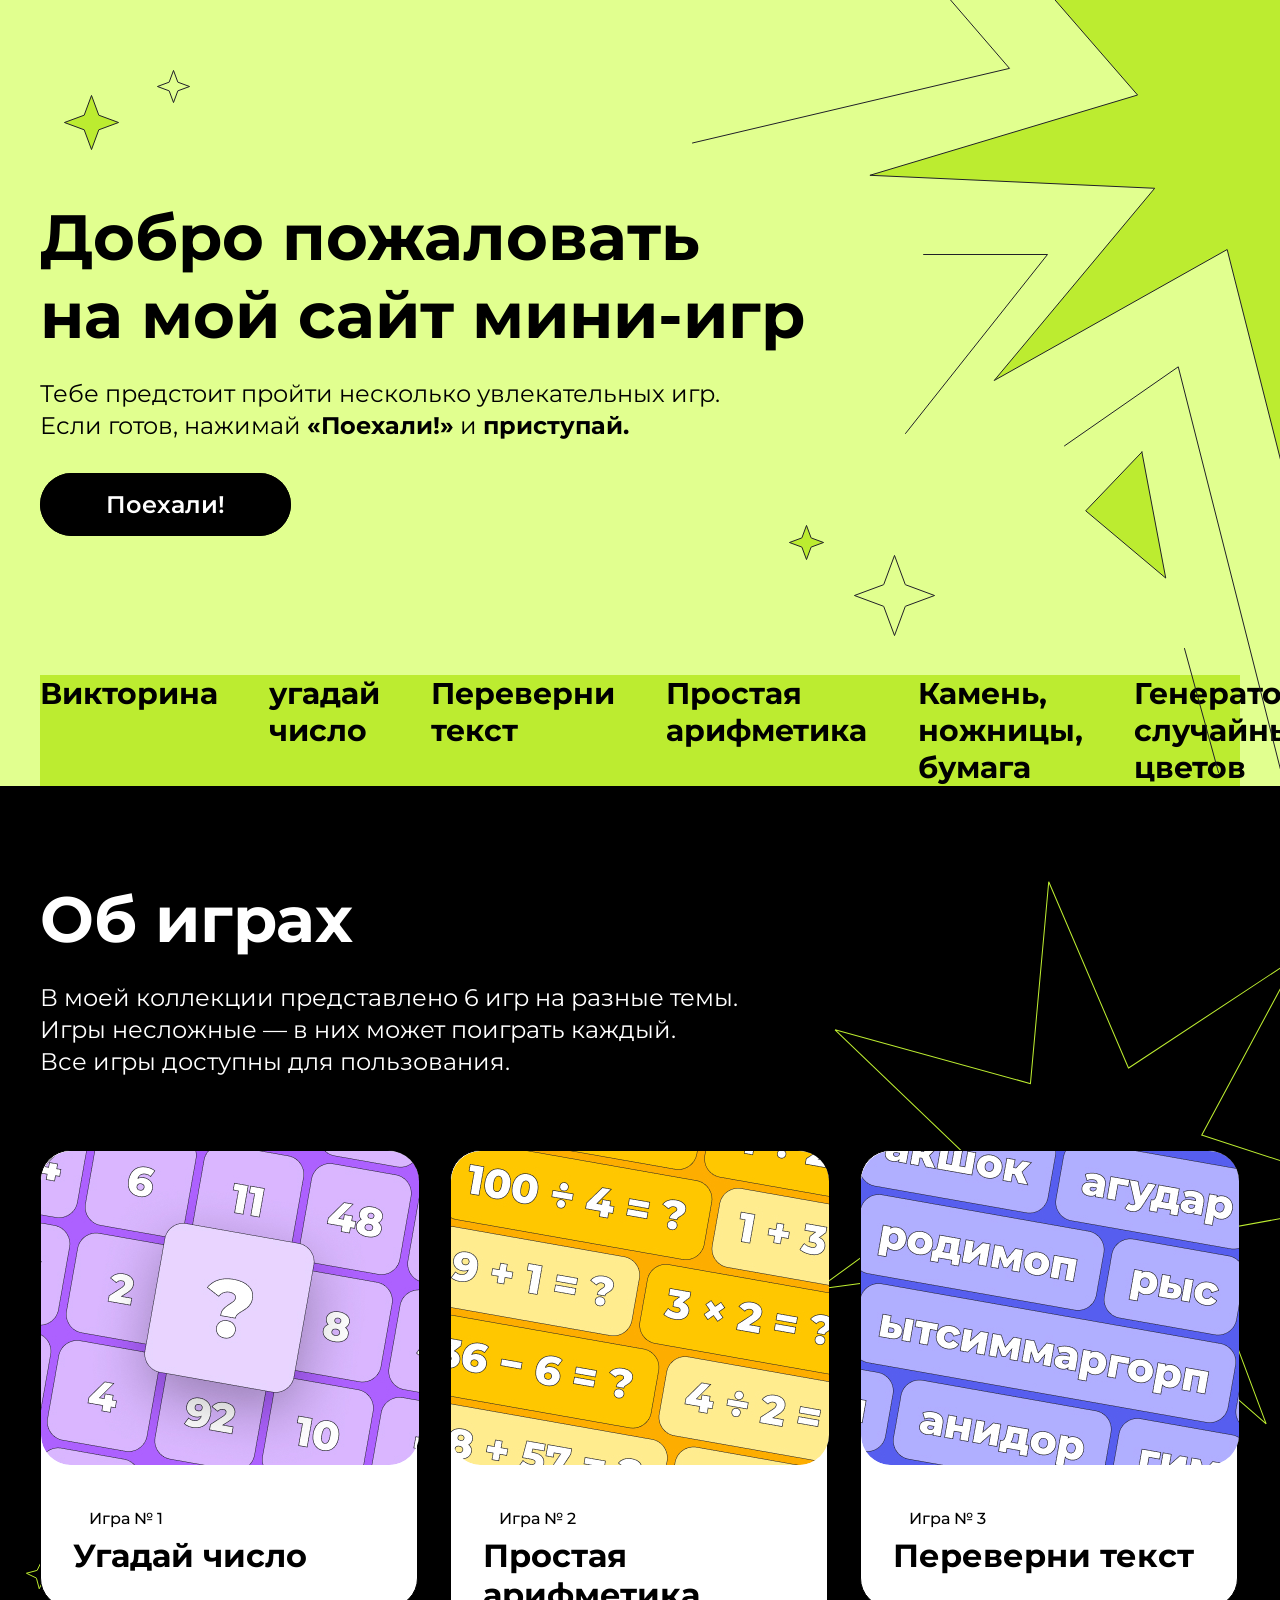
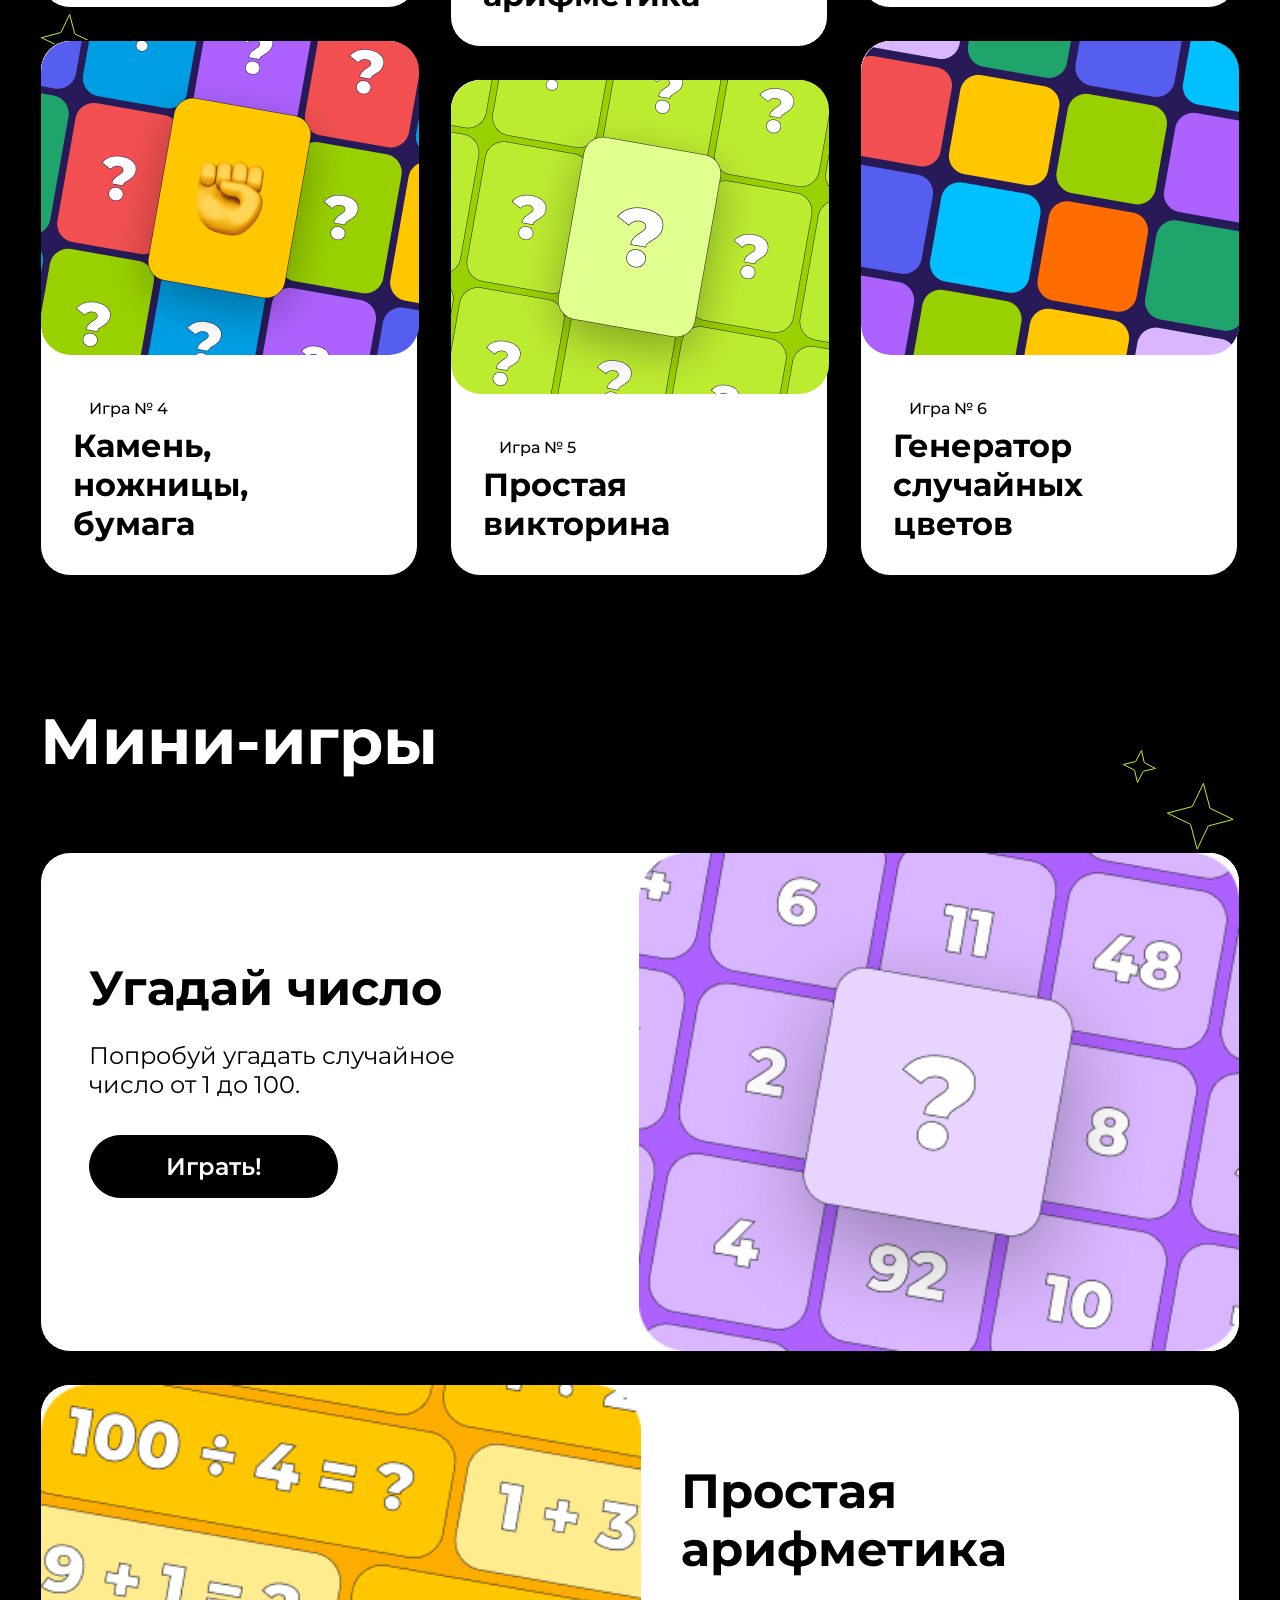
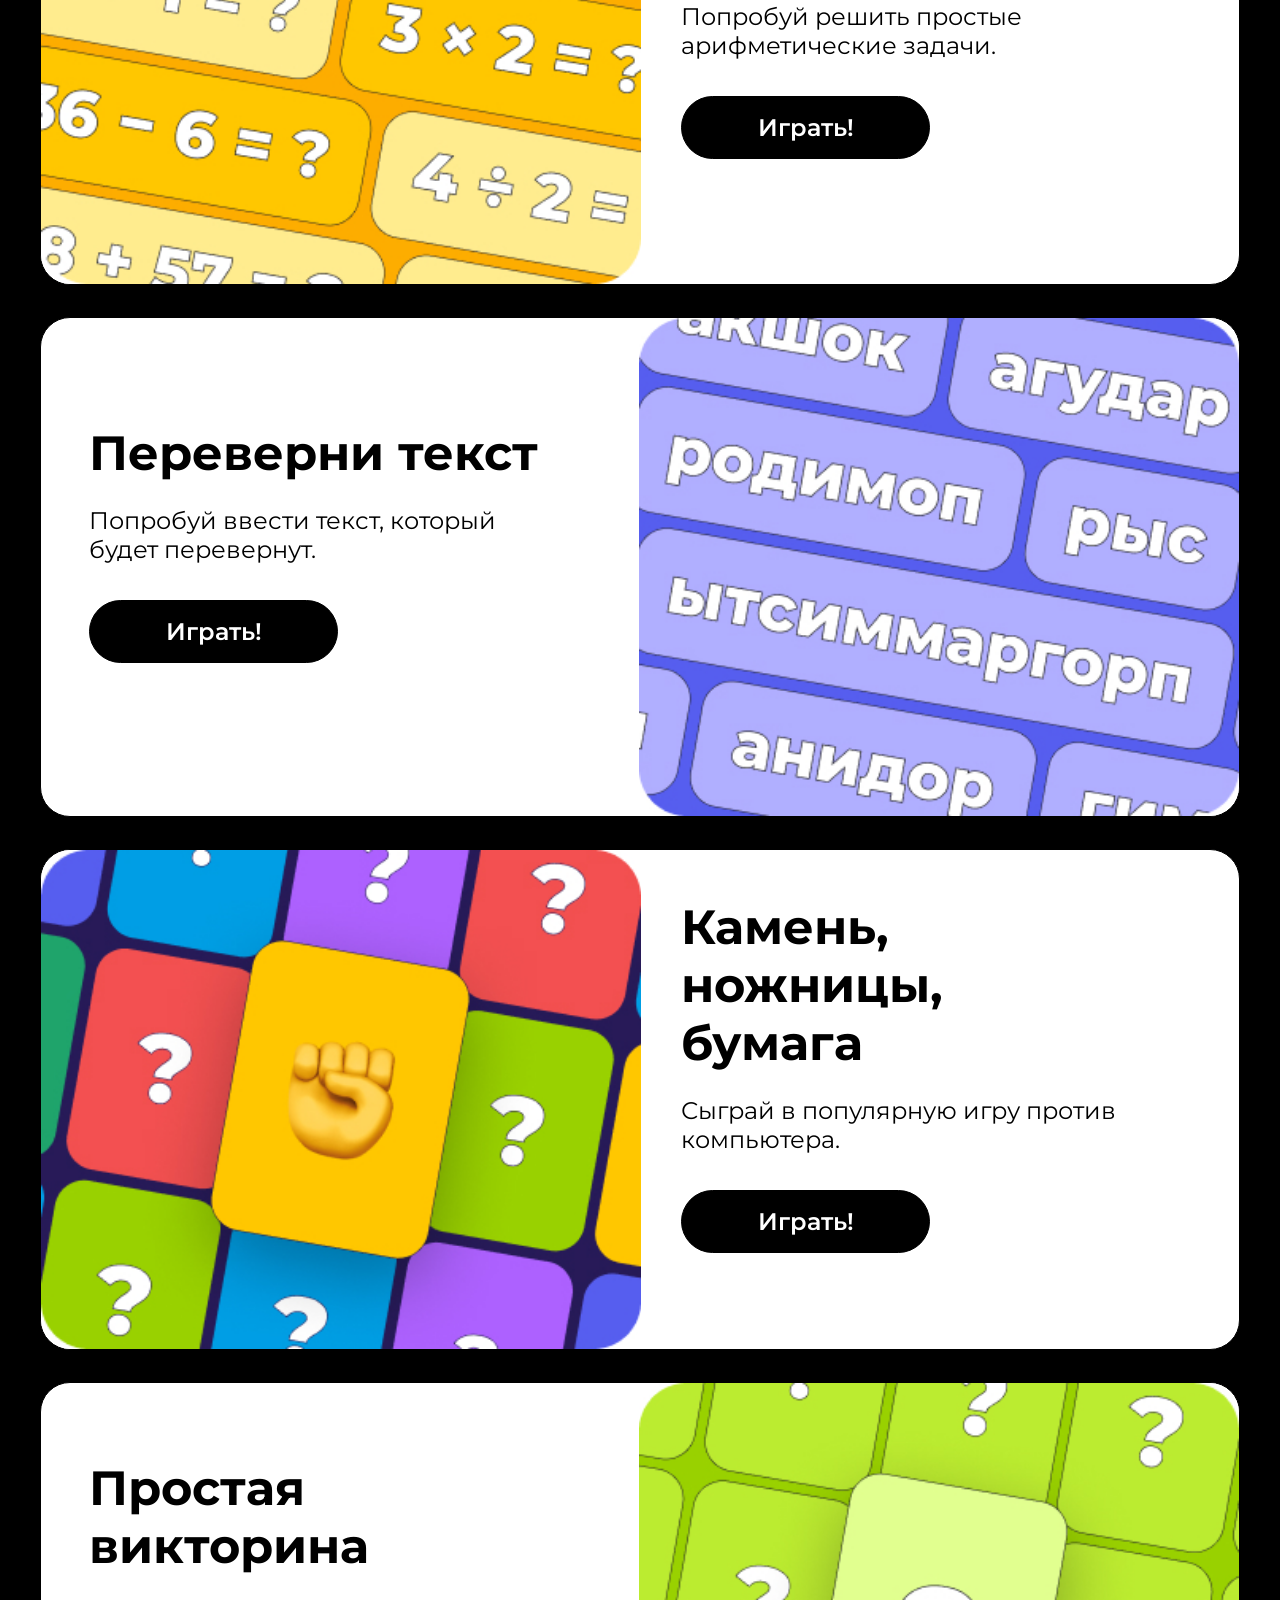
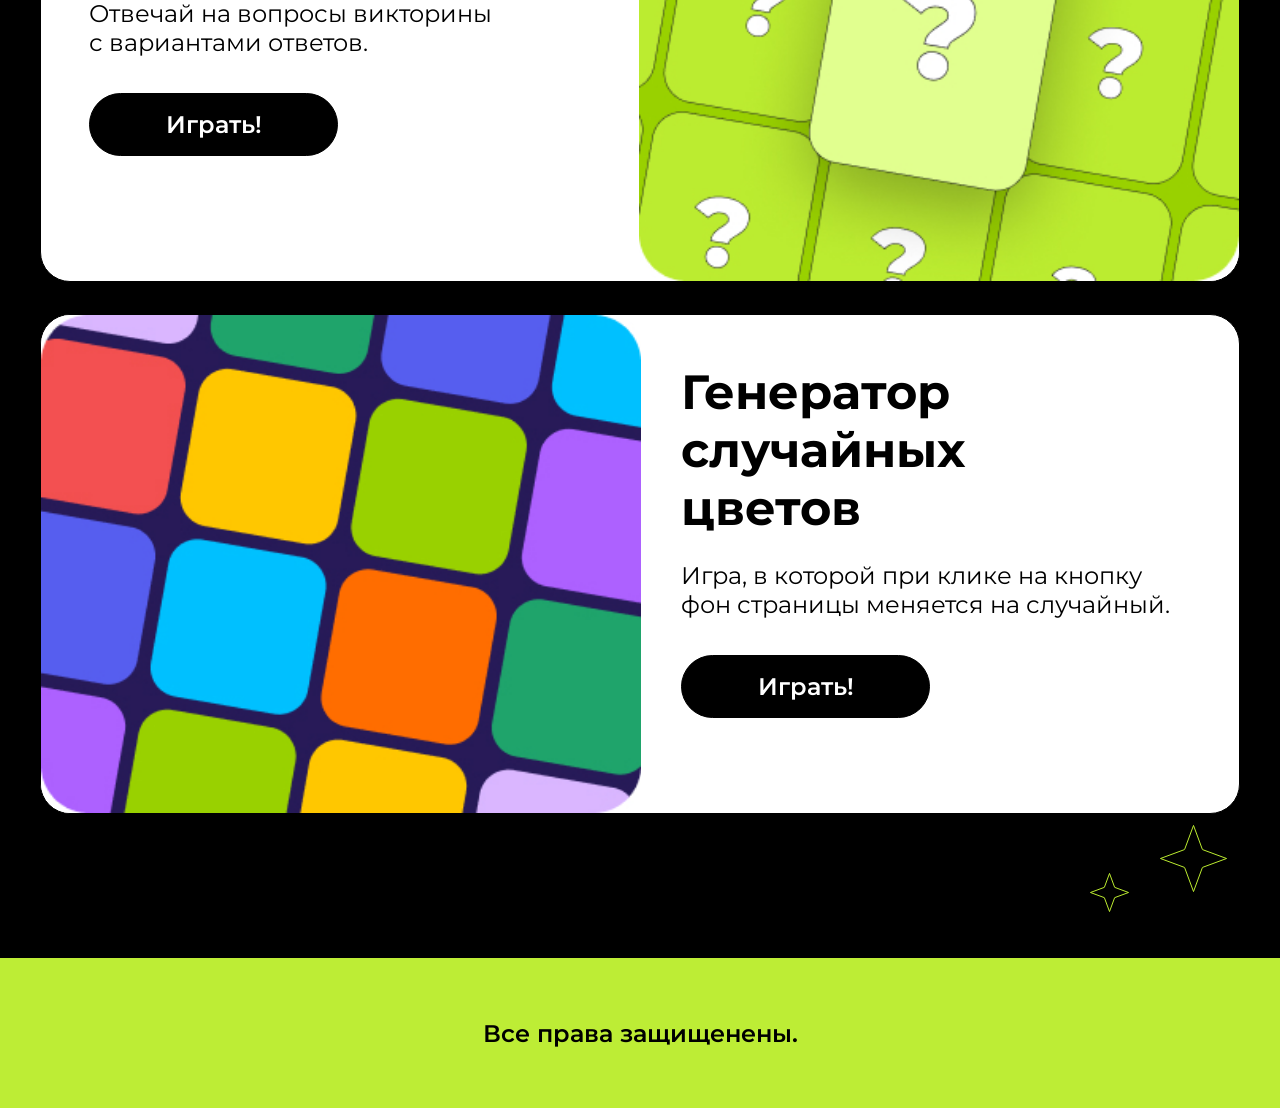
==== commit c96bf987: "Files changed" ====
--- a/hw-1/index.html
+++ b/hw-1/index.html
@@ -140,7 +140,7 @@
                 <div class="mini-games-card__text mini-games-card__text_left">
                     <h3 class="mini-games-card__title">Угадай число</h3>
                     <p class="mini-games-card__descr">Попробуй угадать случайное <br>число от 1 до 100.</p>
-                    <a class="mini-games-card__btn" href="#">Играть</a>
+                    <a class="mini-games-card__btn" href="#">Играть!</a>
                 </div>
                 <img class="mini-games-card__img" src="img/guess_the_number.jpg" alt="">
             </div>
@@ -149,14 +149,14 @@
                 <div class="mini-games-card__text mini-games-card__text_right">
                     <h3 class="mini-games-card__title">Простая <br>арифметика</h3>
                     <p class="mini-games-card__descr">Попробуй решить простые арифметические задачи.</p>
-                    <a class="mini-games-card__btn" href="#">Играть</a>
+                    <a class="mini-games-card__btn" href="#">Играть!</a>
                 </div>
             </div>
             <div class="mini-games-card" id="inverted-text">
                 <div class="mini-games-card__text mini-games-card__text_left">
                     <h3 class="mini-games-card__title">Переверни текст</h3>
                     <p class="mini-games-card__descr">Попробуй ввести текст, который <br>будет перевернут.</p>
-                    <a class="mini-games-card__btn" href="#">Играть</a>
+                    <a class="mini-games-card__btn" href="#">Играть!</a>
                 </div>
                 <img class="mini-games-card__img" src="img/inverted_text.jpg" alt="">
             </div>
@@ -165,14 +165,14 @@
                 <div class="mini-games-card__text mini-games-card__text_right">
                     <h3 class="mini-games-card__title">Камень, <br>ножницы, <br>бумага</h3>
                     <p class="mini-games-card__descr">Сыграй в популярную игру против компьютера.</p>
-                    <a class="mini-games-card__btn" href="#">Играть</a>
+                    <a class="mini-games-card__btn" href="#">Играть!</a>
                 </div>
             </div>
             <div class="mini-games-card" id="quiz">
                 <div class="mini-games-card__text mini-games-card__text_left">
                     <h3 class="mini-games-card__title">Простая<br>викторина</h3>
                     <p class="mini-games-card__descr">Отвечай на вопросы викторины<br> с вариантами ответов.</p>
-                    <a class="mini-games-card__btn" href="#">Играть</a>
+                    <a class="mini-games-card__btn" href="#">Играть!</a>
                 </div>
                 <img class="mini-games-card__img" src="img/quiz.jpg" alt="">
             </div>
@@ -181,7 +181,7 @@
                 <div class="mini-games-card__text mini-games-card__text_right">
                     <h3 class="mini-games-card__title">Генератор <br>случайных <br>цветов</h3>
                     <p class="mini-games-card__descr">Игра, в которой при клике на кнопку фон страницы меняется на случайный.</p>
-                    <a class="mini-games-card__btn" href="#">Играть</a>
+                    <a class="mini-games-card__btn" href="#">Играть!</a>
                 </div>
             </div>
         </div>
--- a/hw-1/style.css
+++ b/hw-1/style.css
@@ -399,15 +399,25 @@
   .games {
     display: none;
   }
+  .mini-games {
+    padding-top: 0;
+    padding-bottom: 10px;
+  }
   .mini-games__title {
     font-size: 40px;
     font-weight: 700;
     padding-top: 48px;
+    margin-bottom: 24px;
+  }
+  .mini-games__star {
+    display: none;
   }
   .mini-games-card {
     display: flex;
     flex-direction: column;
     width: 343px;
+    margin-top: 24px;
+    margin-bottom: 0;
   }
   .mini-games-card__text {
     order: 2;
@@ -431,4 +441,8 @@
     font-weight: 600;
     text-align: center;
   }
+  .footer__title {
+    font-size: 16px;
+    font-weight: 600;
+  }
 }/*# sourceMappingURL=style.css.map */
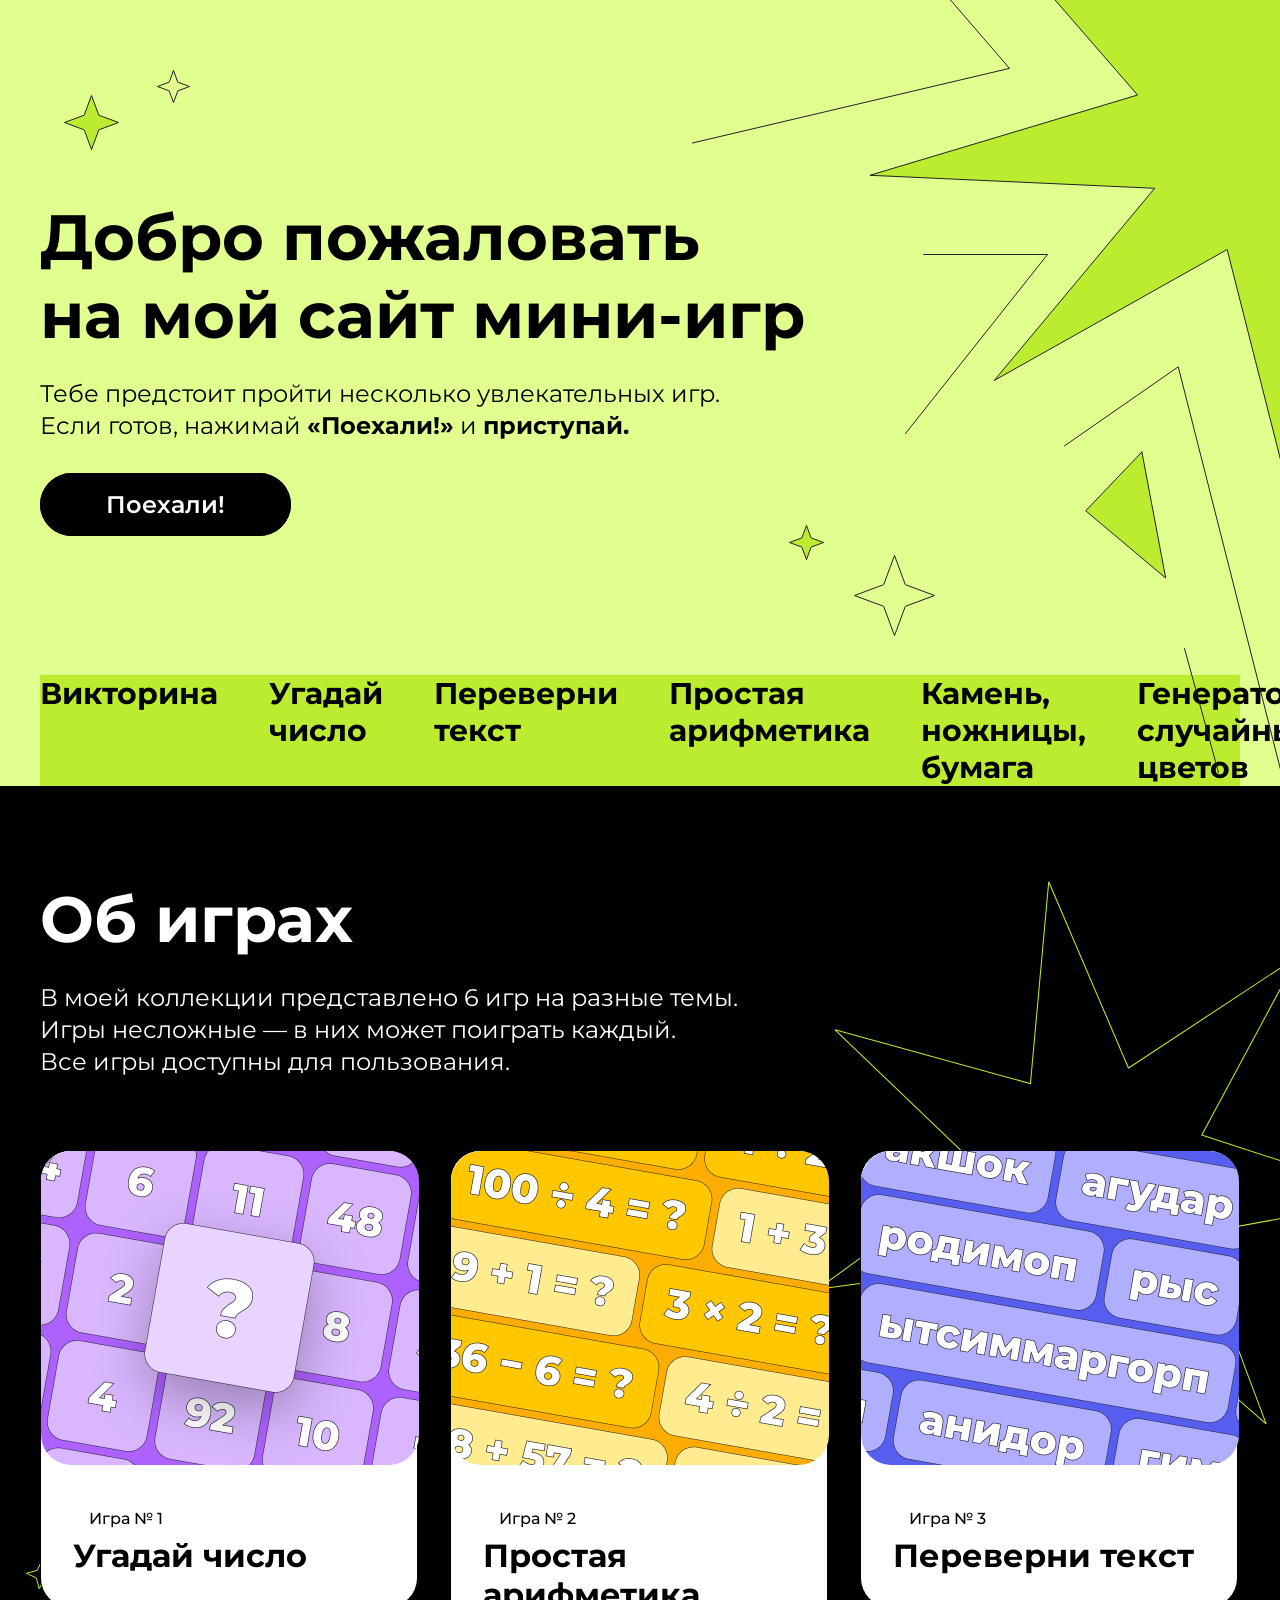
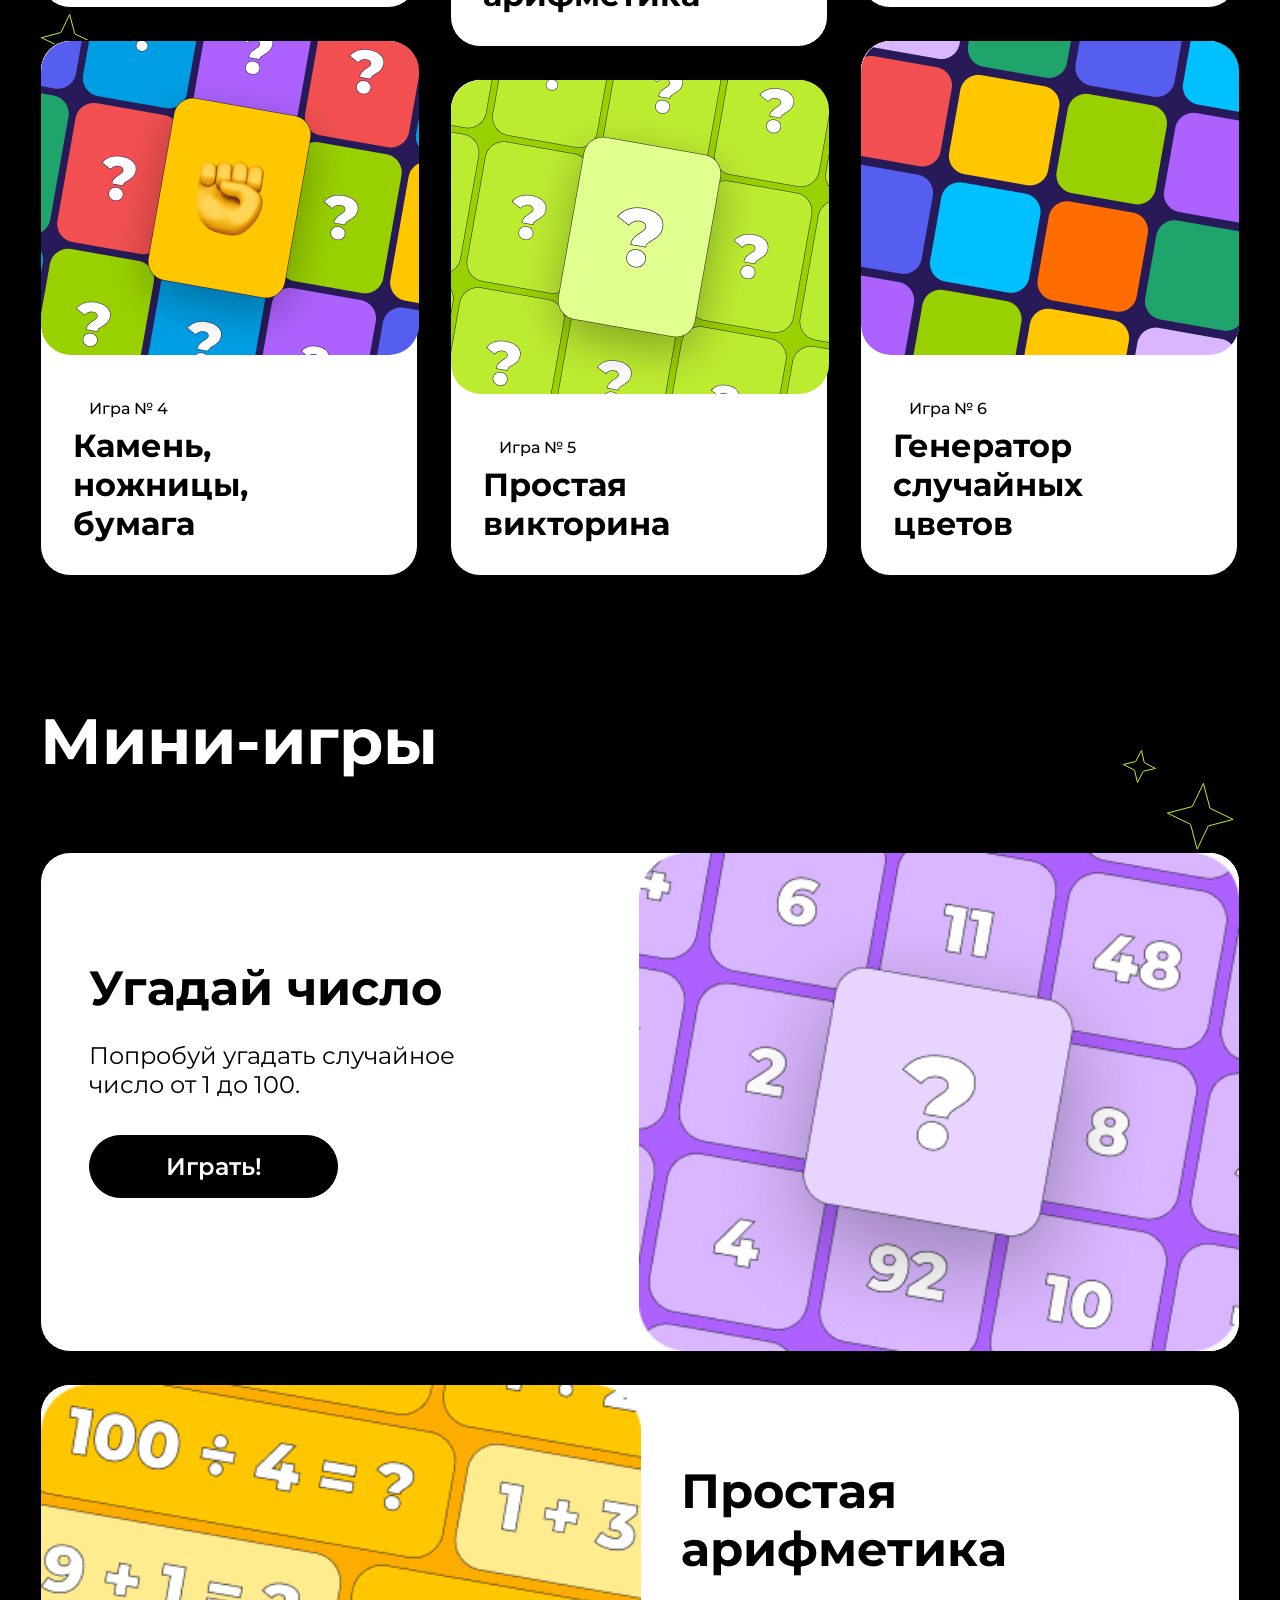
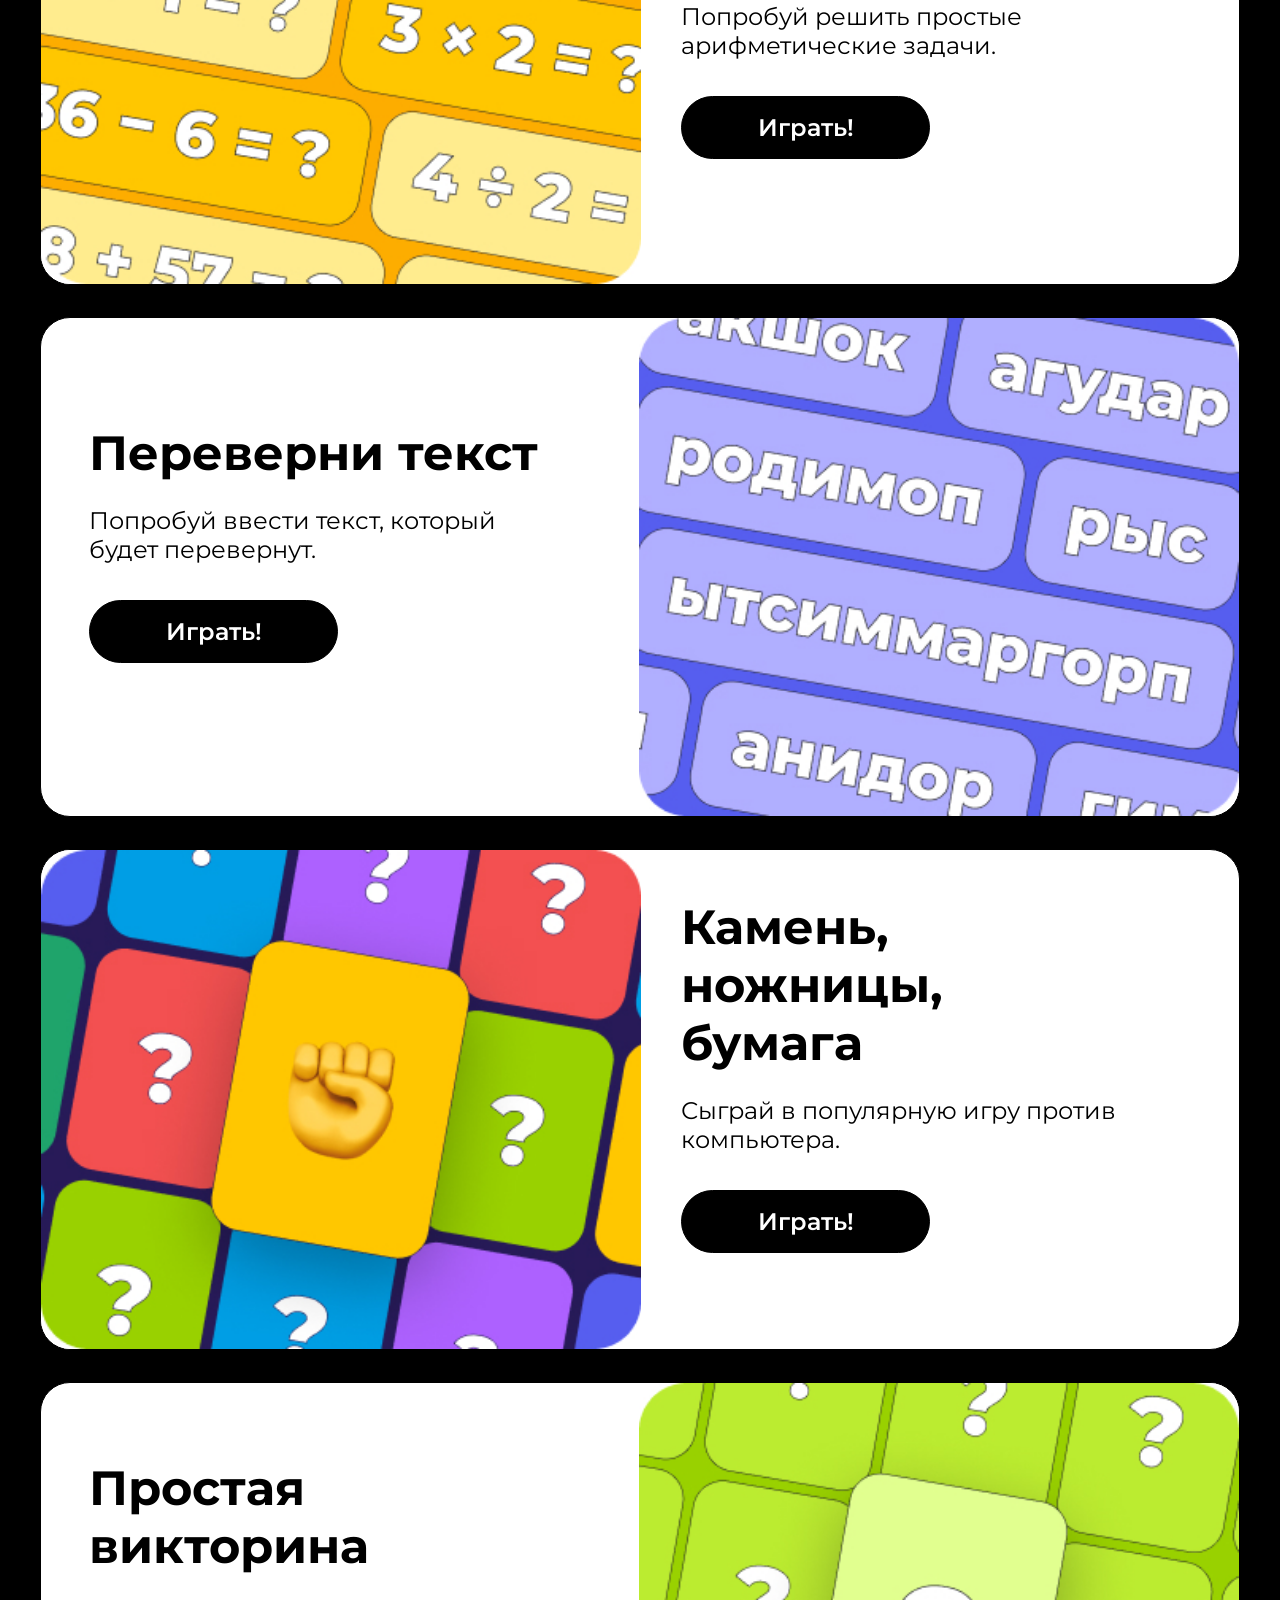
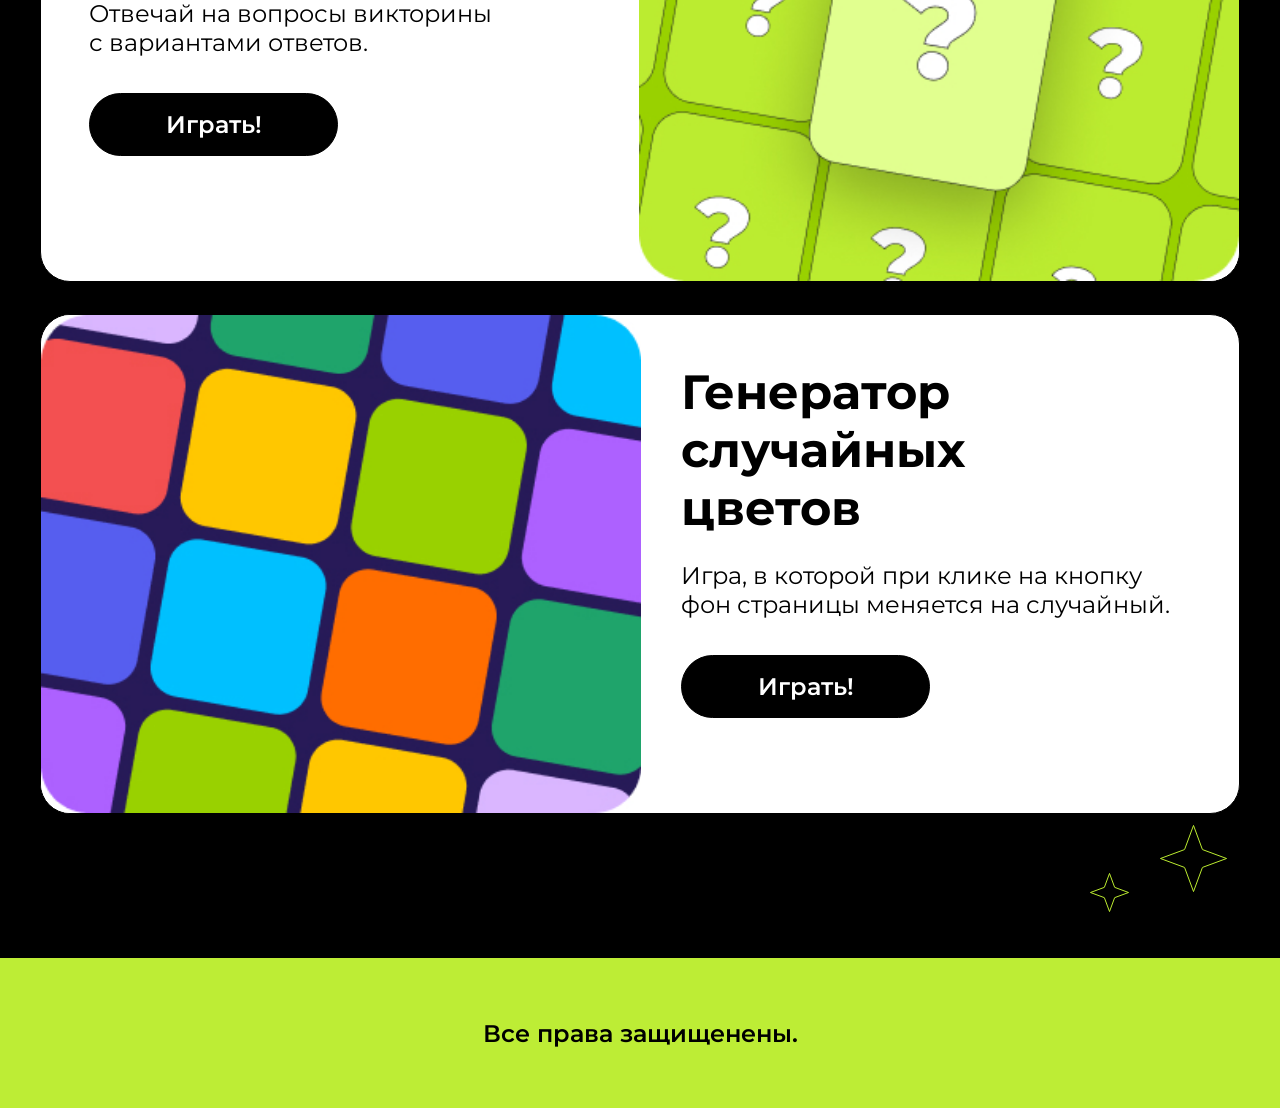
==== commit 9ea578fe: "Files changed" ====
--- a/hw-1/index.html
+++ b/hw-1/index.html
@@ -48,7 +48,7 @@
         <div class="hero-page__stripe">
             <ul class="hero-page__list">
                 <li class="hero-page__item">Викторина</li>
-                <li class="hero-page__item">угадай число</li>
+                <li class="hero-page__item">Угадай число</li>
                 <li class="hero-page__item">Переверни текст</li>
                 <li class="hero-page__item">Простая арифметика</li>
                 <li class="hero-page__item">Камень, ножницы, бумага</li>
--- a/hw-1/style.css
+++ b/hw-1/style.css
@@ -311,9 +311,32 @@
   .center {
     padding-left: calc(50% - 393px);
     padding-right: calc(50% - 393px);
+    overflow: hidden;
+  }
+  .hero-page__vectors {
+    display: none;
   }
   .games {
     display: none;
+  }
+  .mini-games__title {
+    font-size: 52px;
+  }
+  .mini-games-card {
+    max-width: 100%;
+  }
+  .mini-games-card__title {
+    font-size: 32px;
+    font-weight: 700;
+  }
+  .mini-games-card__descr {
+    font-size: 20px;
+  }
+  .mini-games-card__btn {
+    font-size: 20px;
+  }
+  .mini-games-card__img {
+    width: 500px;
   }
 }
 @media (max-width: 833px) {
@@ -326,9 +349,11 @@
   .center {
     padding-left: 16px;
     padding-right: 16px;
+    overflow: hidden;
   }
   .hero-page {
     padding-top: 147px;
+    overflow: hidden;
   }
   .hero-page__title {
     font-size: 40px;
@@ -340,14 +365,15 @@
     font-size: 16px;
     font-weight: 400;
     text-align: center;
-    width: 296px;
+    width: 100%;
     margin-bottom: 36px;
   }
   .hero-page__content {
     display: flex;
     flex-direction: column;
     align-items: center;
-    width: 296px;
+    width: 100%;
+    min-width: 296px;
     margin-bottom: 0;
     padding-bottom: 182px;
     padding-left: 24px;
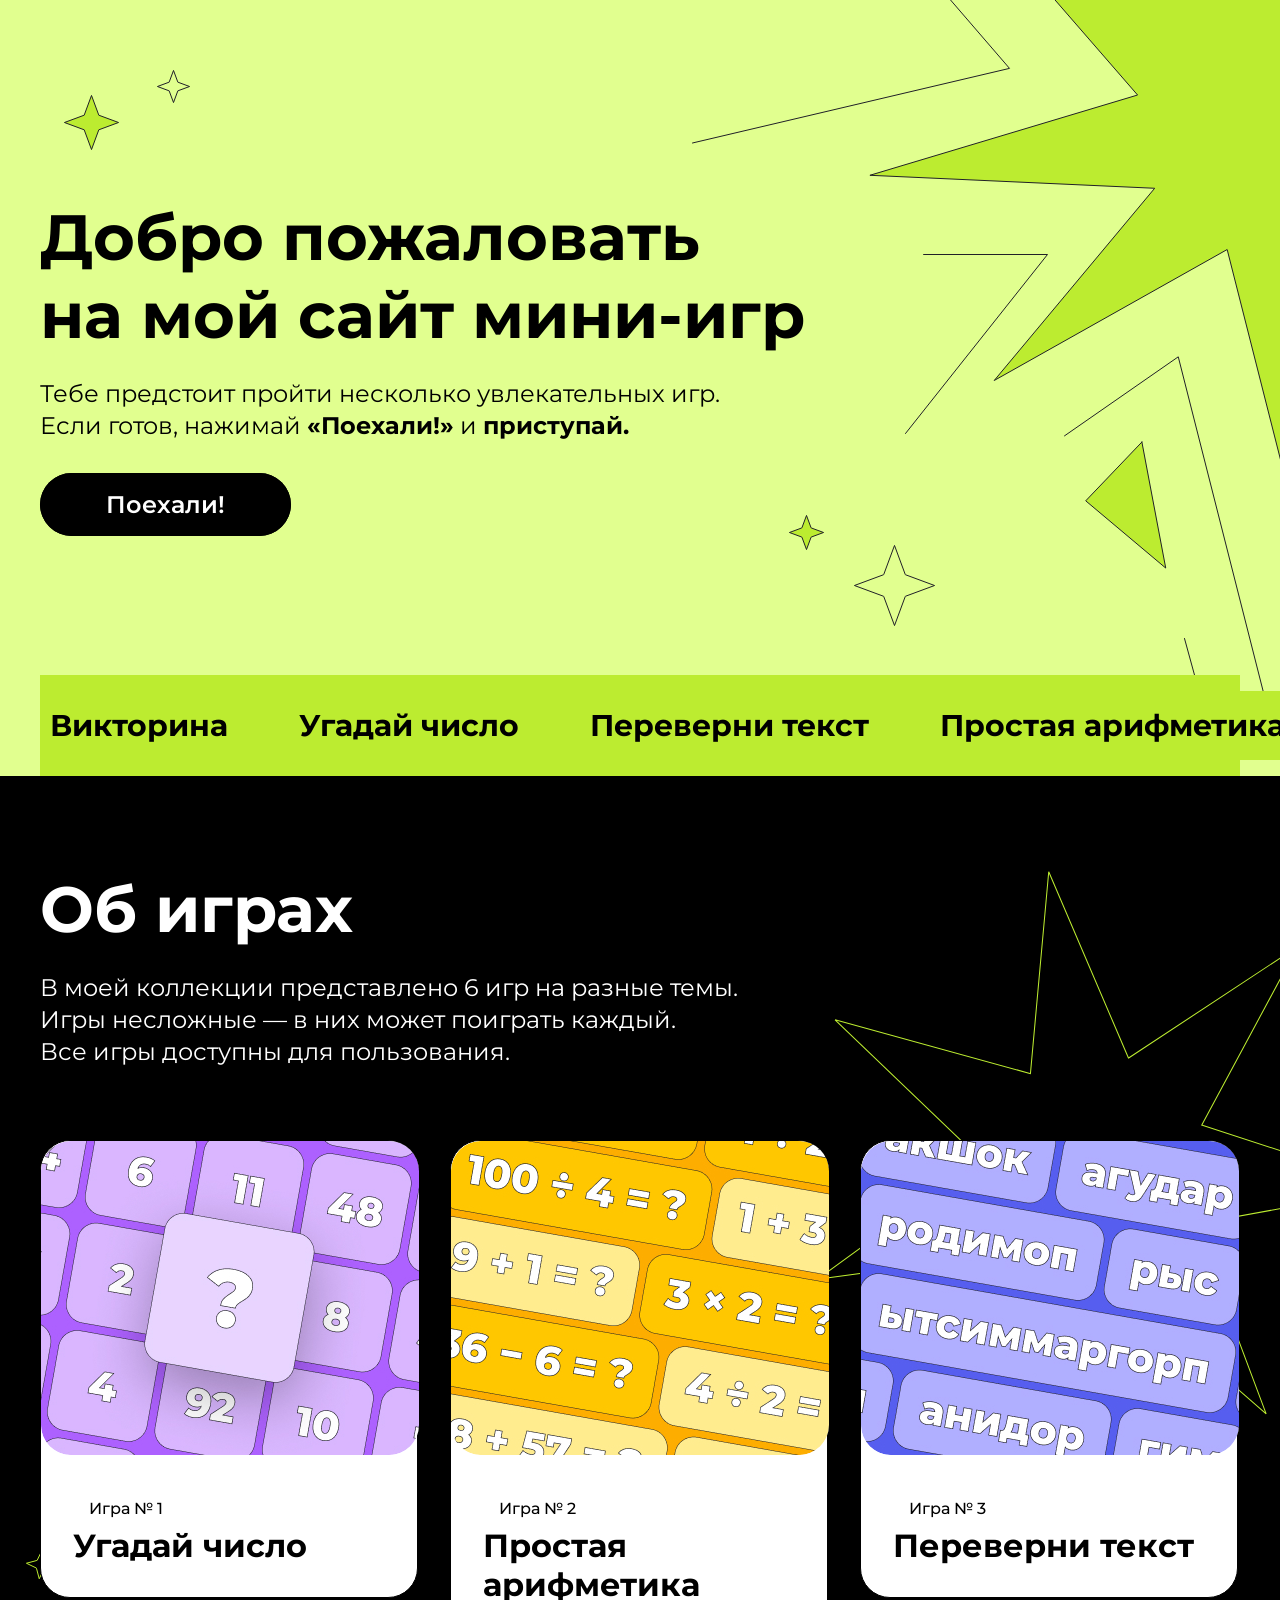
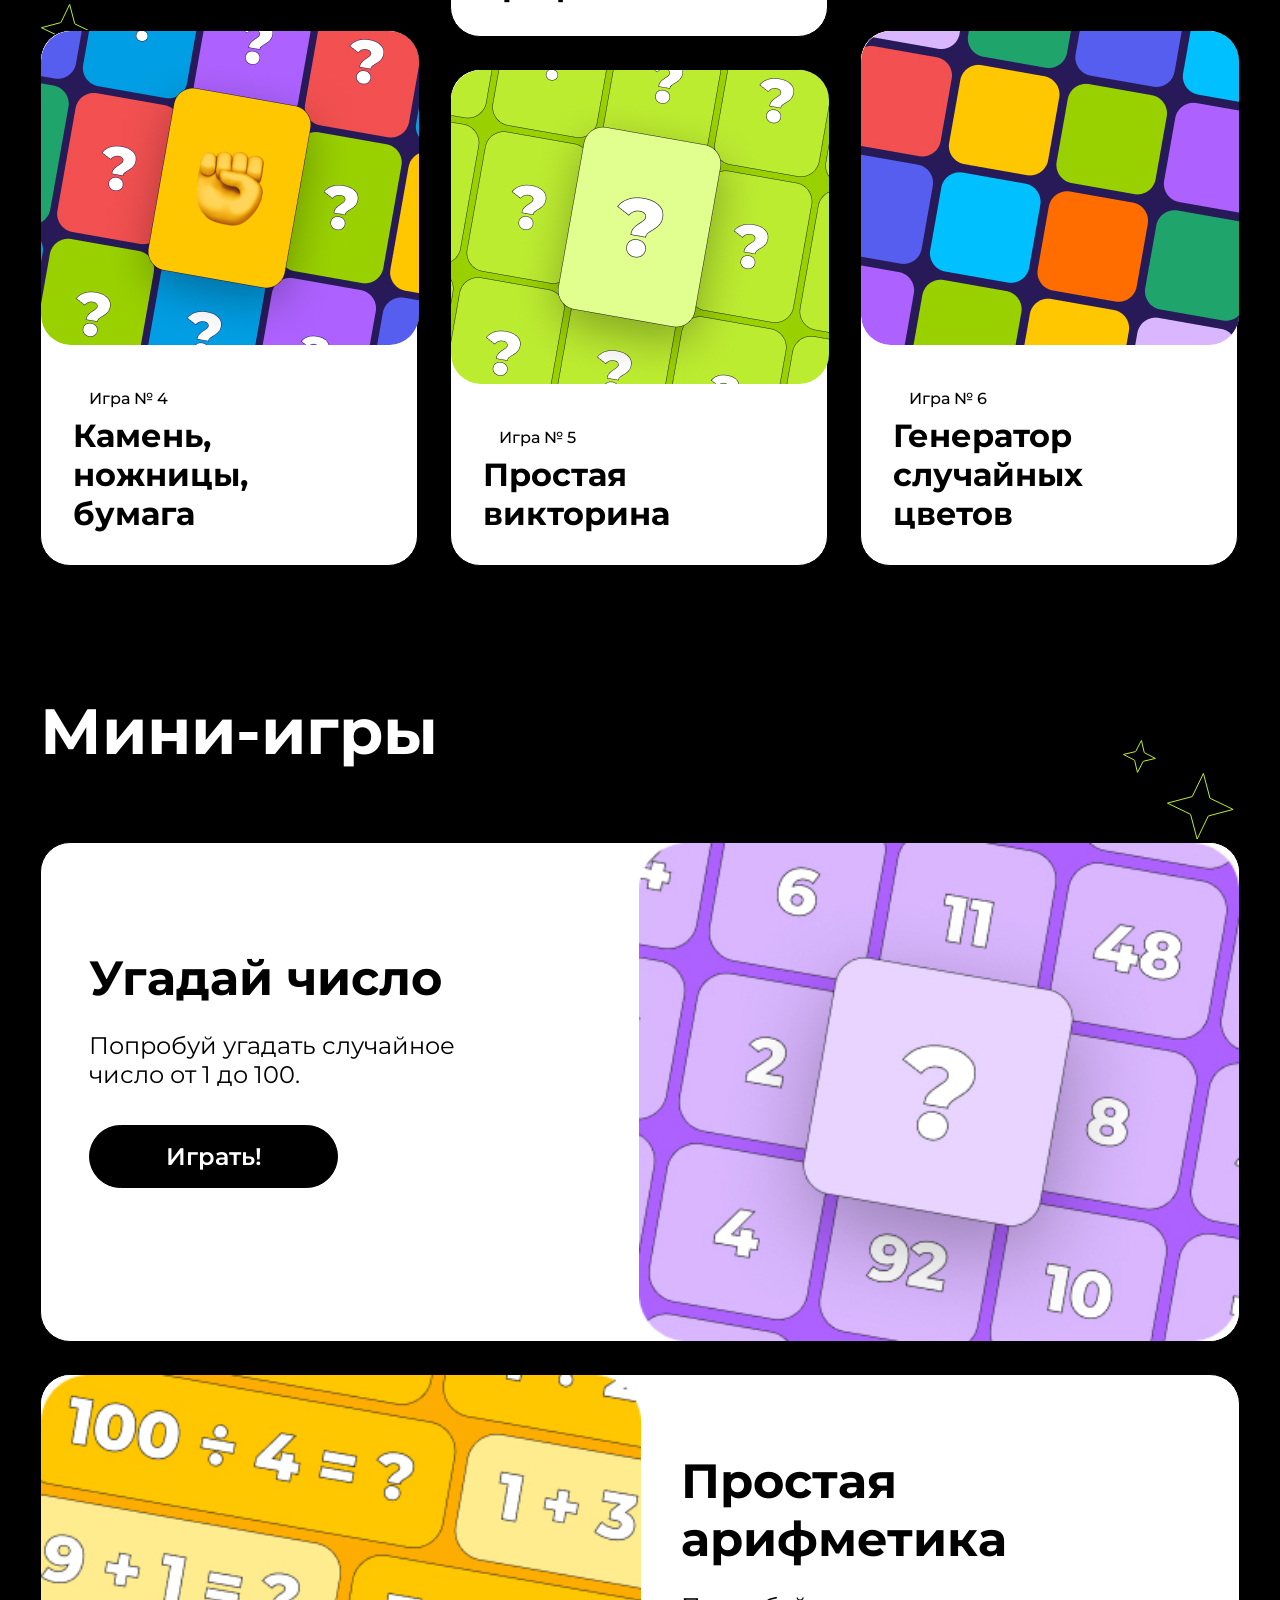
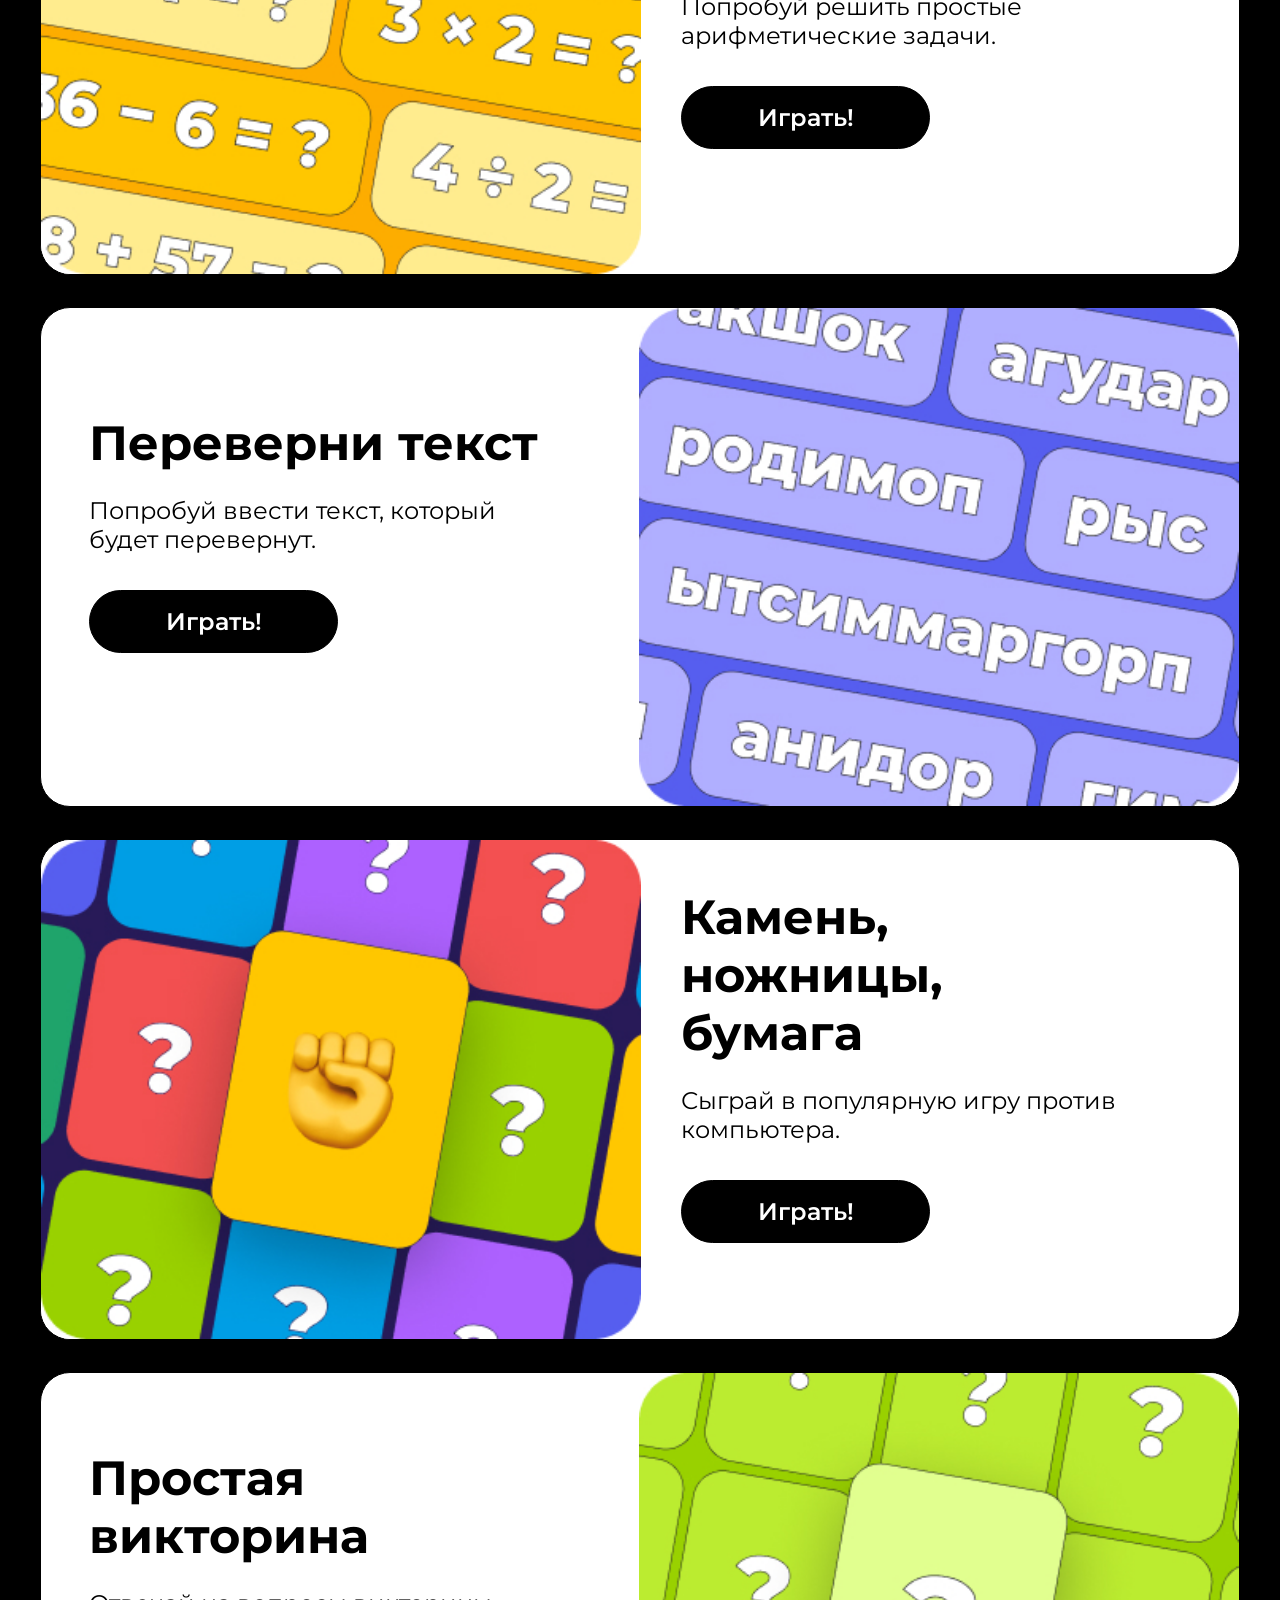
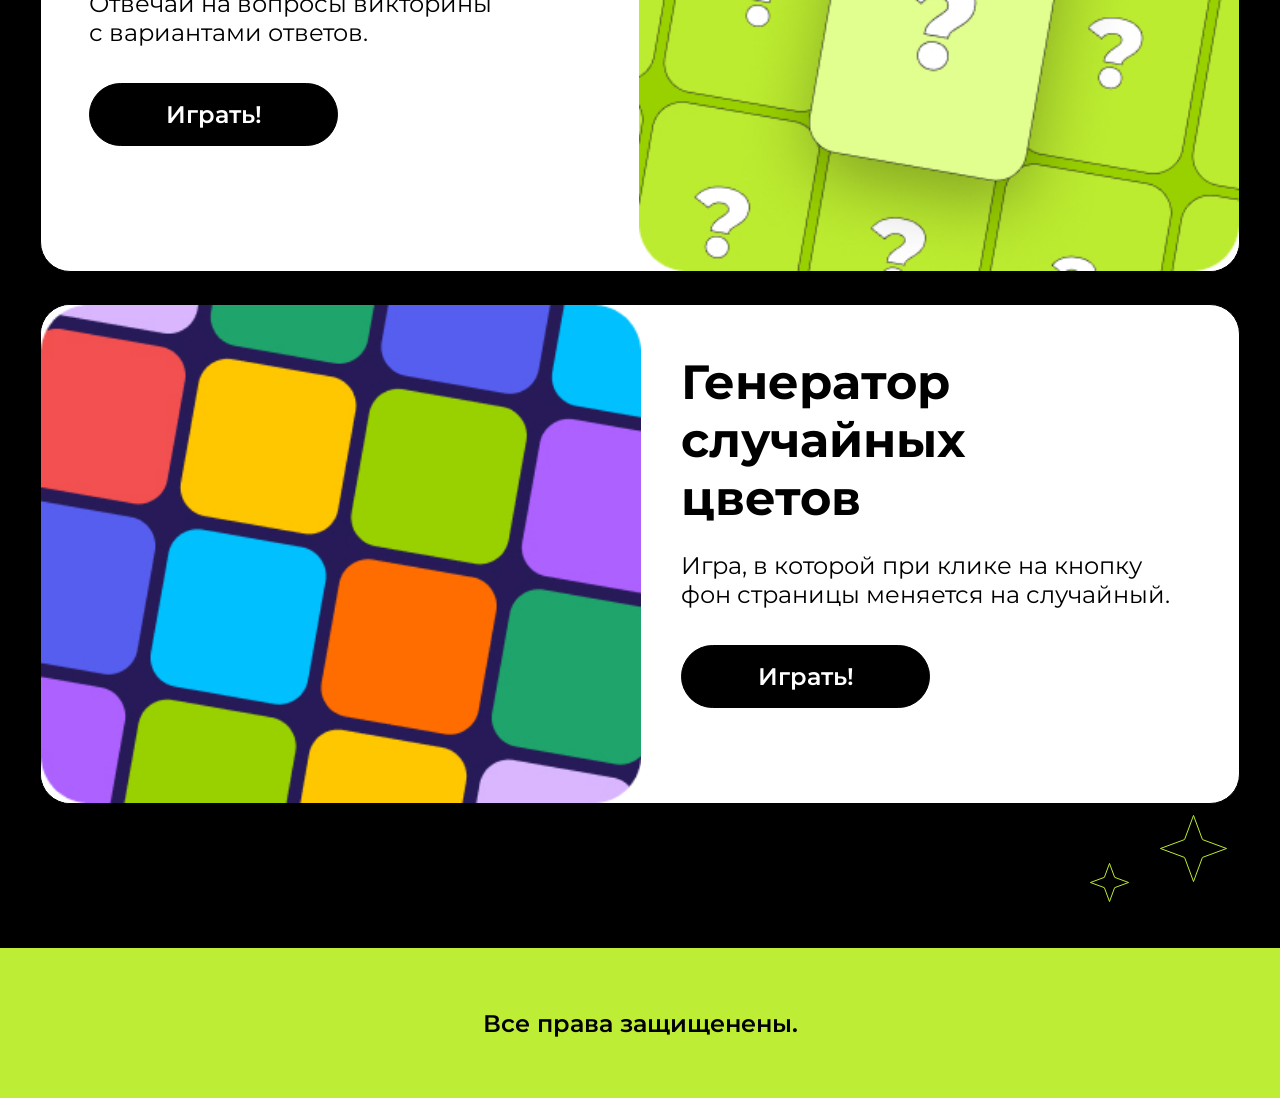
==== commit d0d545df: "Files changed" ====
--- a/hw-1/index.html
+++ b/hw-1/index.html
@@ -44,17 +44,19 @@
             <a href="#games-section" class="hero-page__btn">Поехали!</a>
 
         </div>
+        <div class="hero-page__stripe-wrapper">
+            <div class="hero-page__stripe">
+                <ul class="hero-page__list">
+                    <li class="hero-page__item">Викторина</li>
+                    <li class="hero-page__item">Угадай число</li>
+                    <li class="hero-page__item">Переверни текст</li>
+                    <li class="hero-page__item">Простая арифметика</li>
+                    <li class="hero-page__item">Камень, ножницы, бумага</li>
+                    <li class="hero-page__item">Генератор случайных цветов</li>
+                </ul>
+            </div>
+        </div>
         
-        <div class="hero-page__stripe">
-            <ul class="hero-page__list">
-                <li class="hero-page__item">Викторина</li>
-                <li class="hero-page__item">Угадай число</li>
-                <li class="hero-page__item">Переверни текст</li>
-                <li class="hero-page__item">Простая арифметика</li>
-                <li class="hero-page__item">Камень, ножницы, бумага</li>
-                <li class="hero-page__item">Генератор случайных цветов</li>
-            </ul>
-        </div>
         
     </div>
     <div class="games center" id="games-section">
@@ -140,7 +142,7 @@
                 <div class="mini-games-card__text mini-games-card__text_left">
                     <h3 class="mini-games-card__title">Угадай число</h3>
                     <p class="mini-games-card__descr">Попробуй угадать случайное <br>число от 1 до 100.</p>
-                    <a class="mini-games-card__btn" href="#">Играть!</a>
+                    <a class="mini-games-card__btn" href="game_guess_number.html">Играть!</a>
                 </div>
                 <img class="mini-games-card__img" src="img/guess_the_number.jpg" alt="">
             </div>
@@ -149,14 +151,14 @@
                 <div class="mini-games-card__text mini-games-card__text_right">
                     <h3 class="mini-games-card__title">Простая <br>арифметика</h3>
                     <p class="mini-games-card__descr">Попробуй решить простые арифметические задачи.</p>
-                    <a class="mini-games-card__btn" href="#">Играть!</a>
+                    <a class="mini-games-card__btn" href="arithmetic.html">Играть!</a>
                 </div>
             </div>
             <div class="mini-games-card" id="inverted-text">
                 <div class="mini-games-card__text mini-games-card__text_left">
                     <h3 class="mini-games-card__title">Переверни текст</h3>
                     <p class="mini-games-card__descr">Попробуй ввести текст, который <br>будет перевернут.</p>
-                    <a class="mini-games-card__btn" href="#">Играть!</a>
+                    <a class="mini-games-card__btn" href="inverted_text.html">Играть!</a>
                 </div>
                 <img class="mini-games-card__img" src="img/inverted_text.jpg" alt="">
             </div>
@@ -165,14 +167,14 @@
                 <div class="mini-games-card__text mini-games-card__text_right">
                     <h3 class="mini-games-card__title">Камень, <br>ножницы, <br>бумага</h3>
                     <p class="mini-games-card__descr">Сыграй в популярную игру против компьютера.</p>
-                    <a class="mini-games-card__btn" href="#">Играть!</a>
+                    <a class="mini-games-card__btn" href="rock_scissors_paper.html">Играть!</a>
                 </div>
             </div>
             <div class="mini-games-card" id="quiz">
                 <div class="mini-games-card__text mini-games-card__text_left">
                     <h3 class="mini-games-card__title">Простая<br>викторина</h3>
                     <p class="mini-games-card__descr">Отвечай на вопросы викторины<br> с вариантами ответов.</p>
-                    <a class="mini-games-card__btn" href="#">Играть!</a>
+                    <a class="mini-games-card__btn" href="quiz.html">Играть!</a>
                 </div>
                 <img class="mini-games-card__img" src="img/quiz.jpg" alt="">
             </div>
--- a/hw-1/style.css
+++ b/hw-1/style.css
@@ -1,3 +1,11 @@
+@keyframes scrollLeft {
+  0% {
+    transform: translateX(0);
+  }
+  100% {
+    transform: translateX(-50%);
+  }
+}
 .center {
   padding-left: calc(50% - 600px);
   padding-right: calc(50% - 600px);
@@ -30,9 +38,45 @@
   padding-top: 198px;
   position: relative;
 }
+.hero-page__stripe {
+  display: inline-block;
+  animation: scrollLeft 15s linear infinite;
+}
+.hero-page__stripe-wrapper {
+  overflow: visible;
+  position: relative;
+  padding: 16px 0;
+  background: #BCEC30;
+}
+.hero-page__stripe-wrapper::-webkit-scrollbar {
+  height: 8px;
+  background: #BCEC30;
+  border-radius: 4px;
+}
+.hero-page__stripe-wrapper::-webkit-scrollbar-thumb {
+  background: #BCEC30;
+  border-radius: 4px;
+}
+.hero-page__stripe-wrapper::-webkit-scrollbar-track {
+  background: #202027;
+  border-radius: 4px;
+}
+.hero-page__list {
+  background-color: #BCEC30;
+  display: flex;
+  list-style-type: none;
+  flex-wrap: nowrap;
+  gap: 51px;
+  padding: 16px 0;
+  margin: 0;
+  min-width: -moz-max-content;
+  min-width: max-content;
+}
 .hero-page__item {
   font-size: 30px;
   font-weight: 700;
+  white-space: nowrap;
+  padding: 0 10px;
 }
 .hero-page__star {
   position: absolute;
@@ -355,6 +399,25 @@
     padding-top: 147px;
     overflow: hidden;
   }
+  .hero-page__stripe-wrapper {
+    margin: 0 -16px;
+    padding-left: 16px;
+    padding-right: 16px;
+  }
+  .hero-page__stripe-wrapper::-webkit-scrollbar {
+    height: 4px;
+  }
+  .hero-page__list {
+    gap: 24px;
+    padding: 12px 0;
+  }
+  .hero-page__item {
+    font-size: 20px;
+    padding: 0 8px;
+  }
+  .hero-page__item:last-child {
+    padding-right: 16px;
+  }
   .hero-page__title {
     font-size: 40px;
     font-weight: 700;
